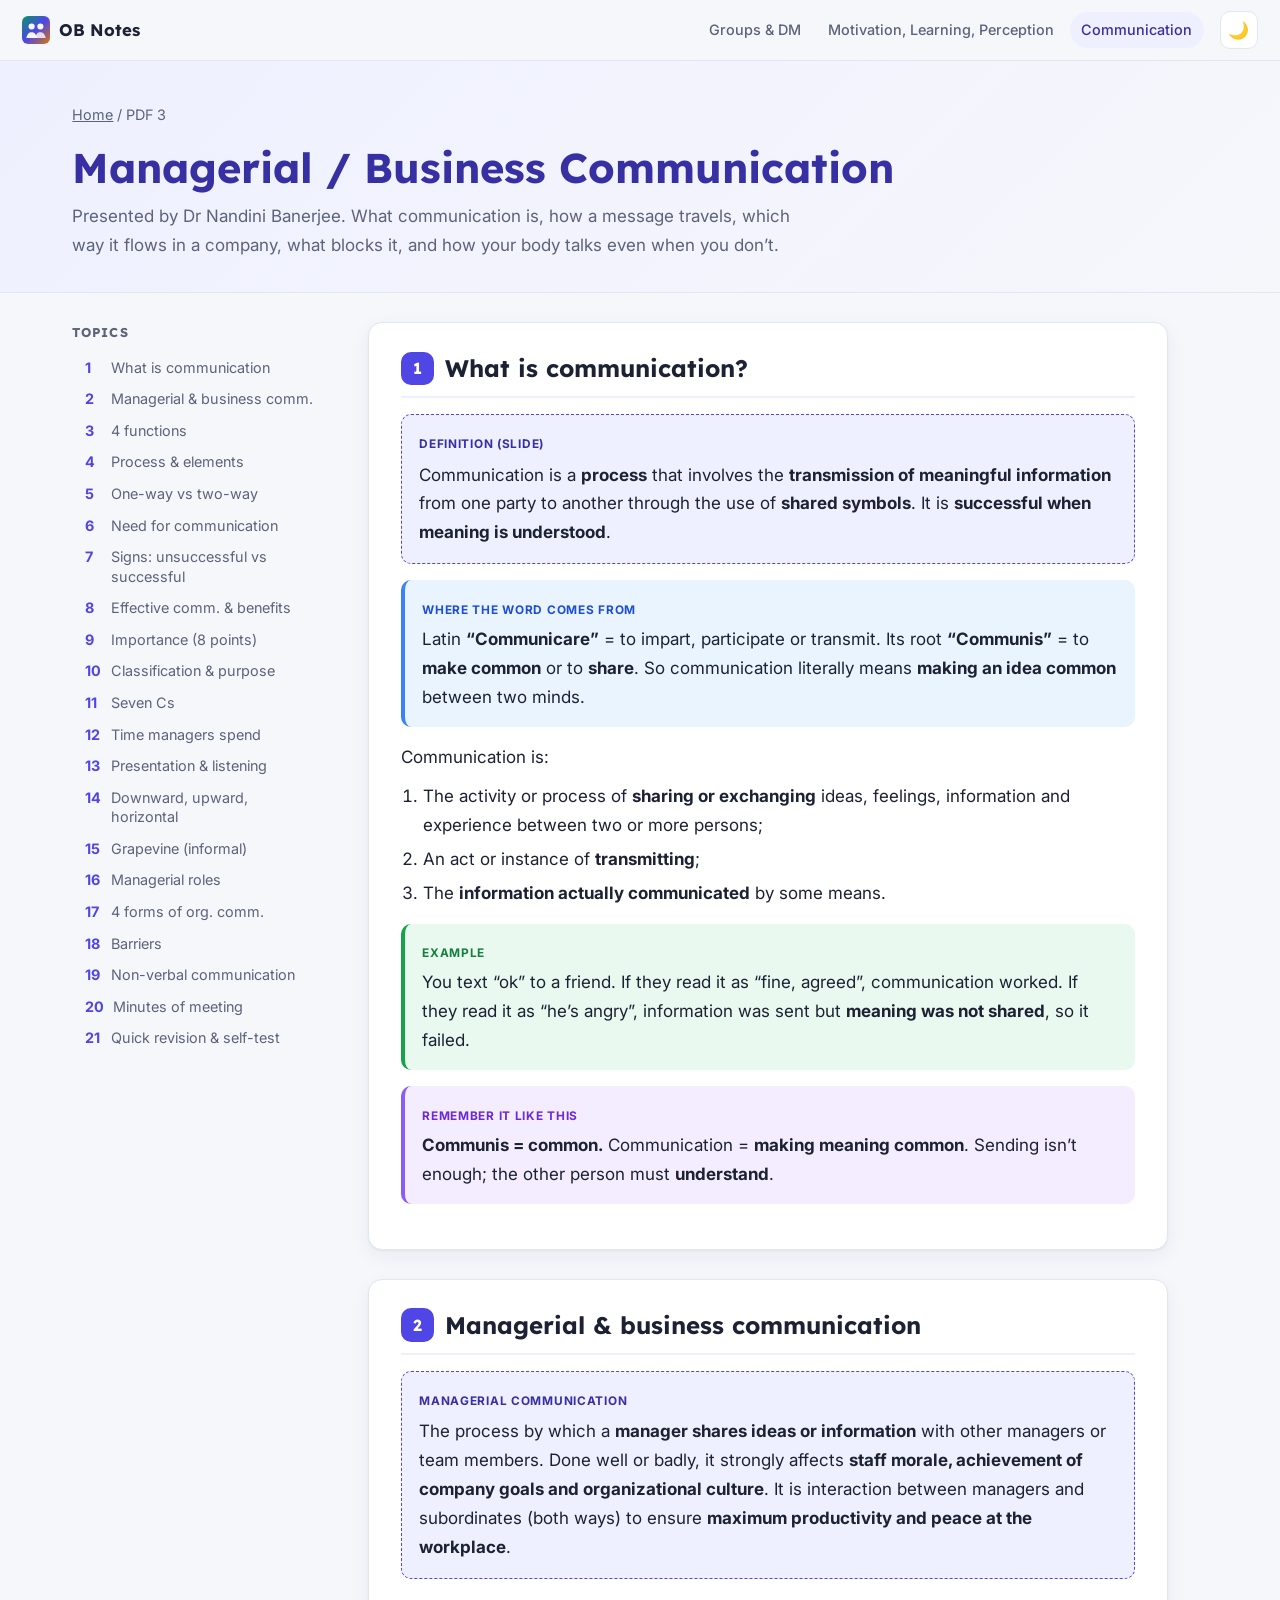
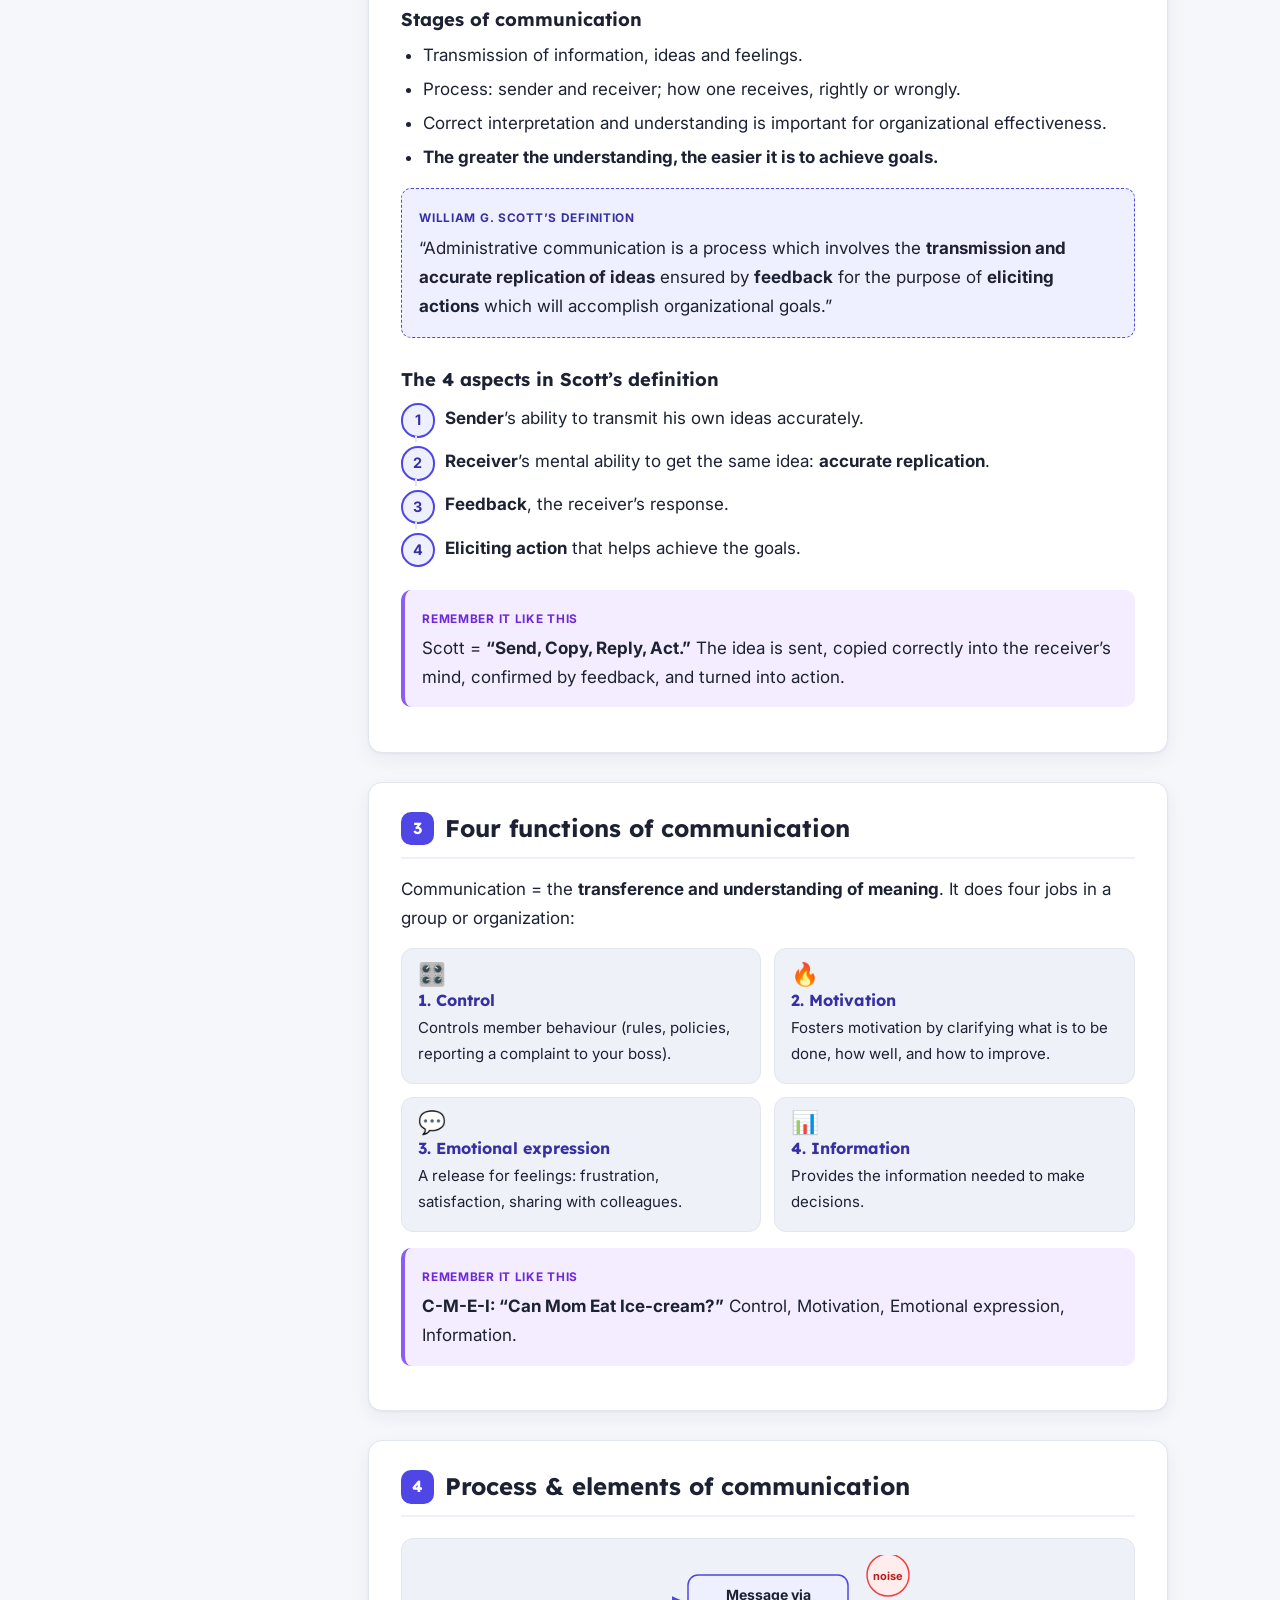
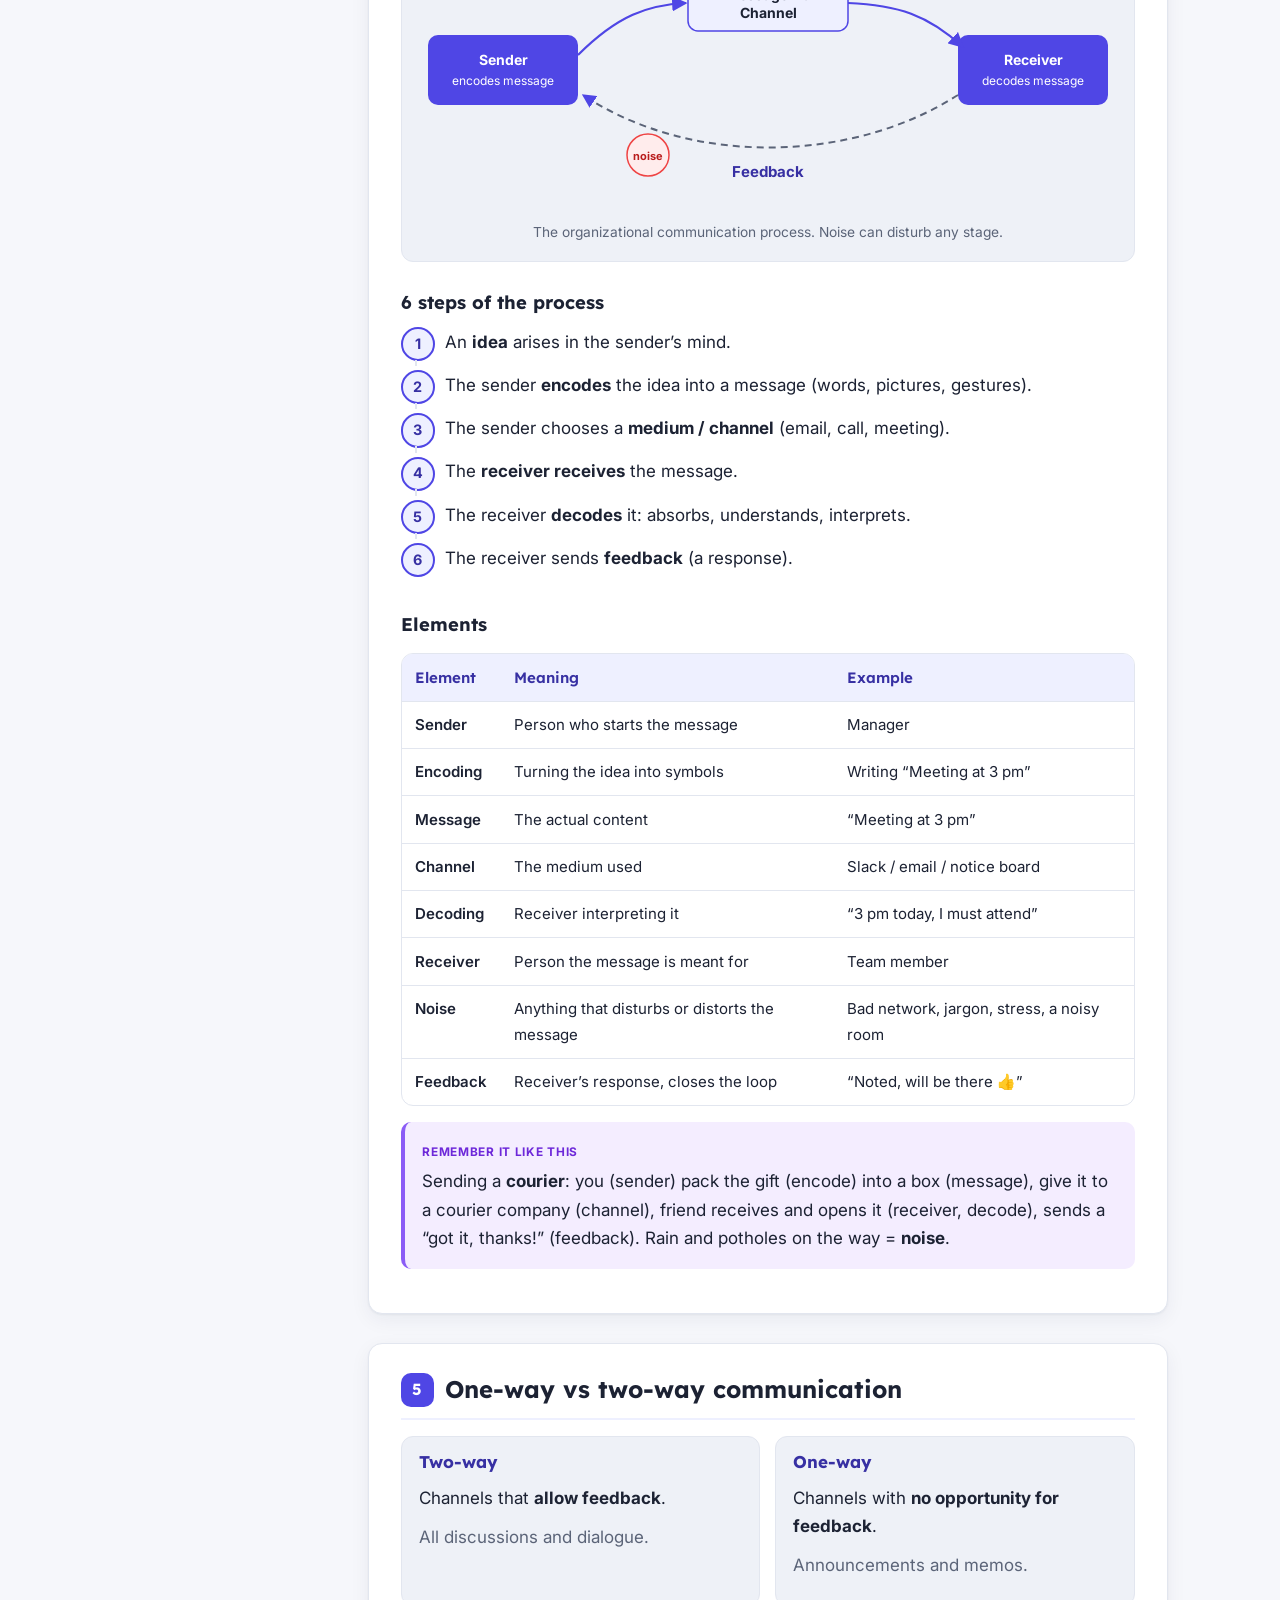
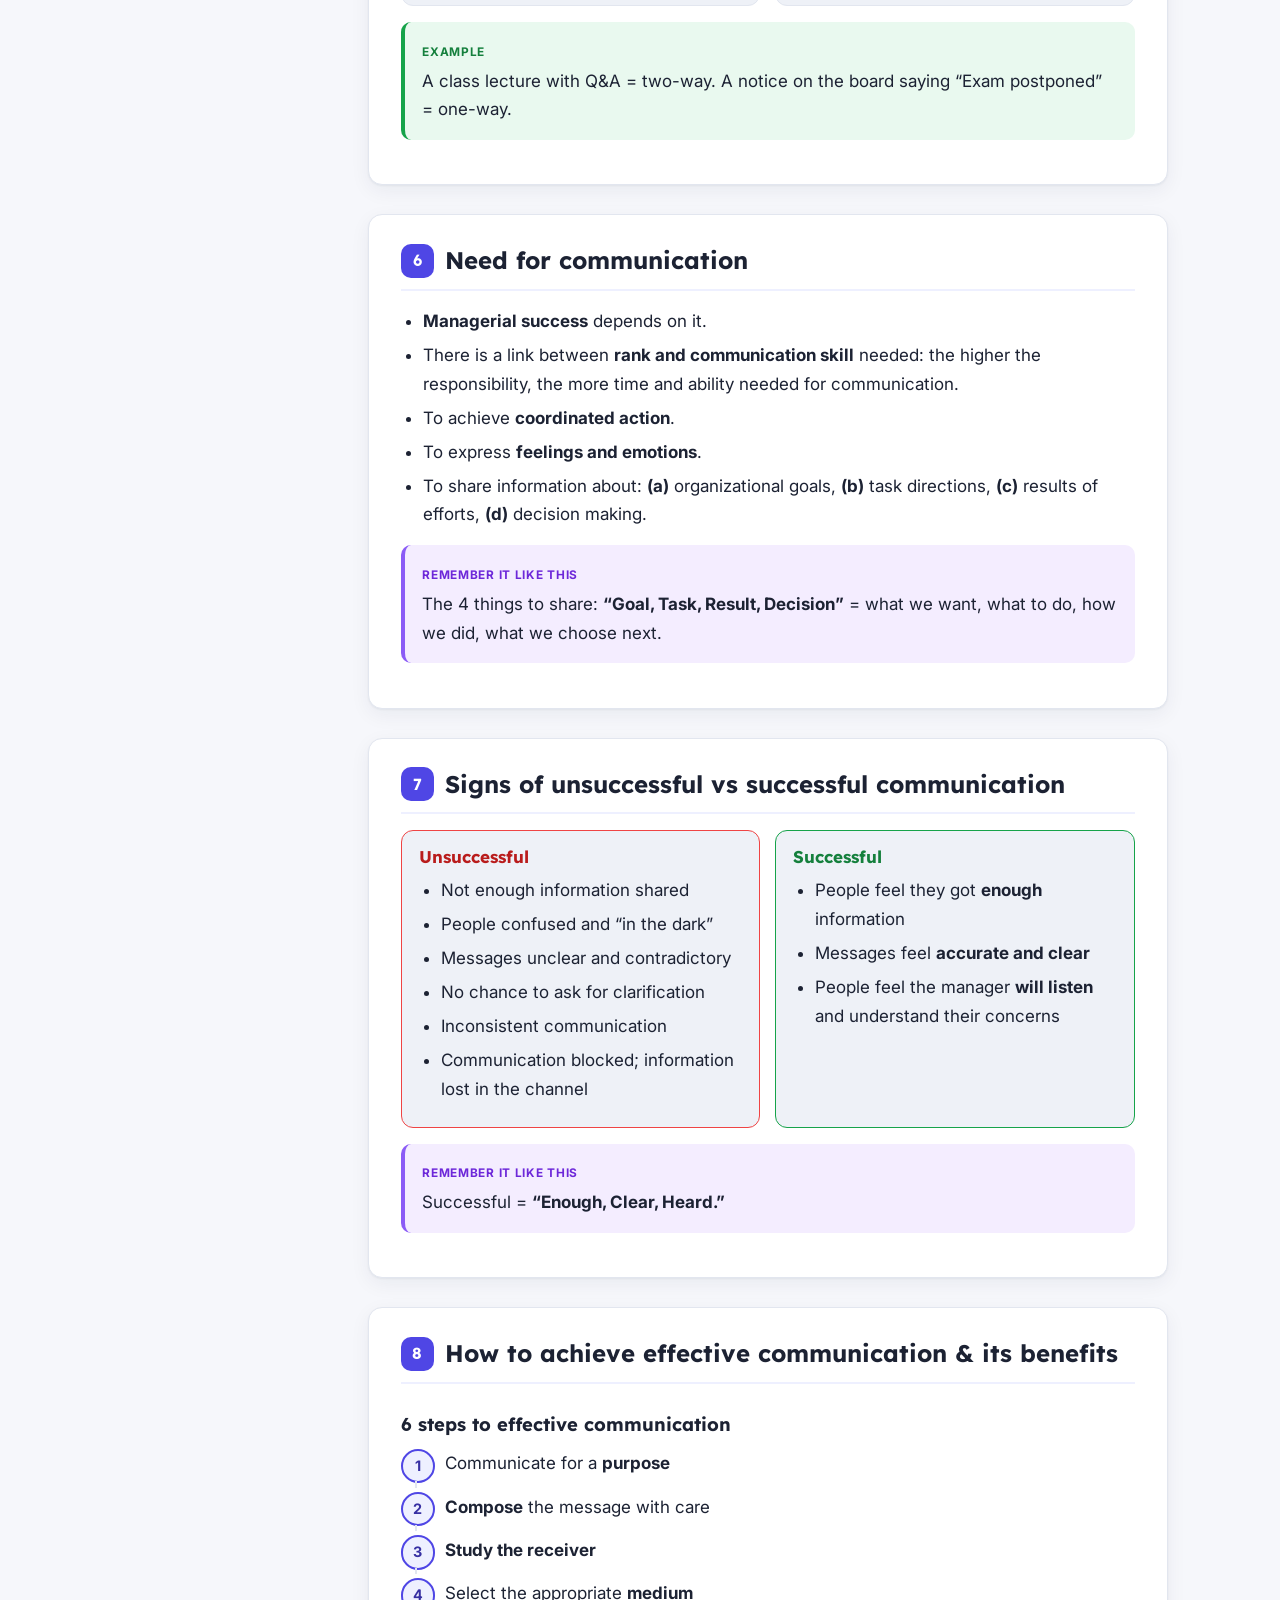
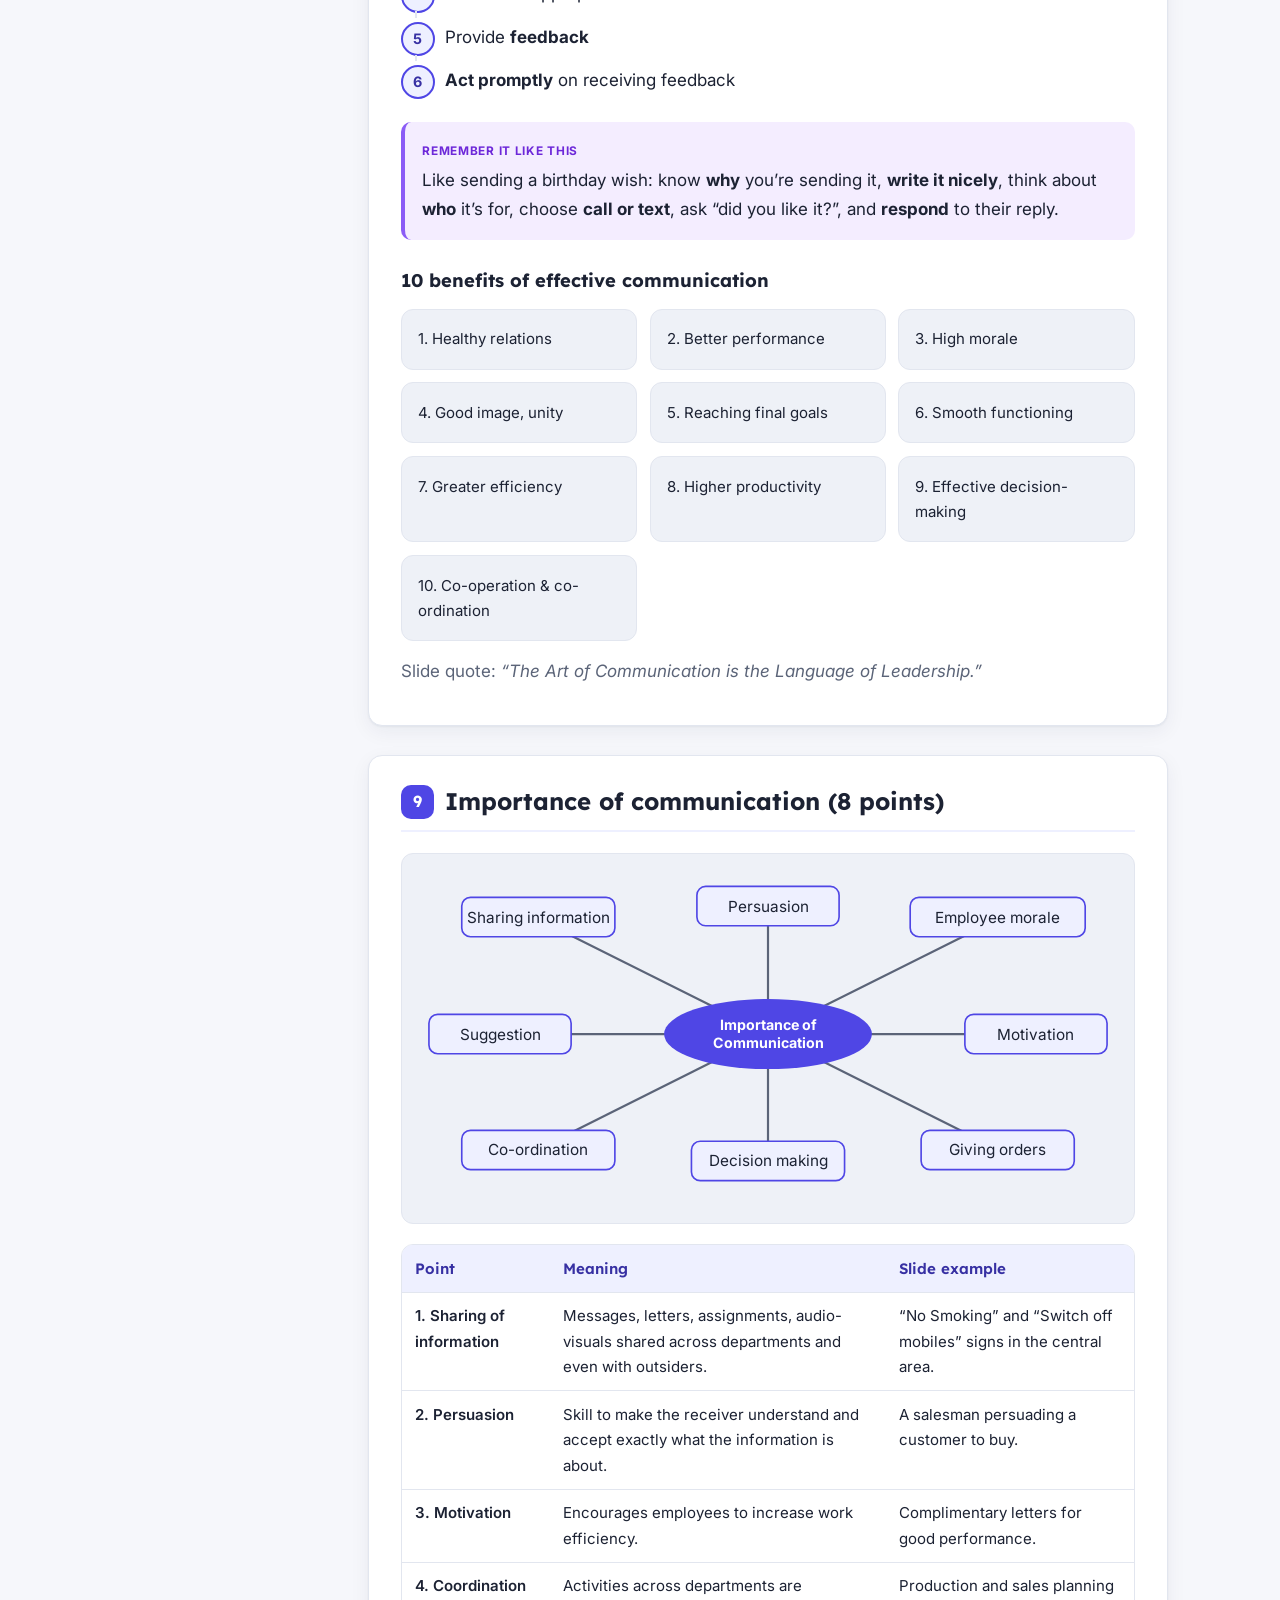
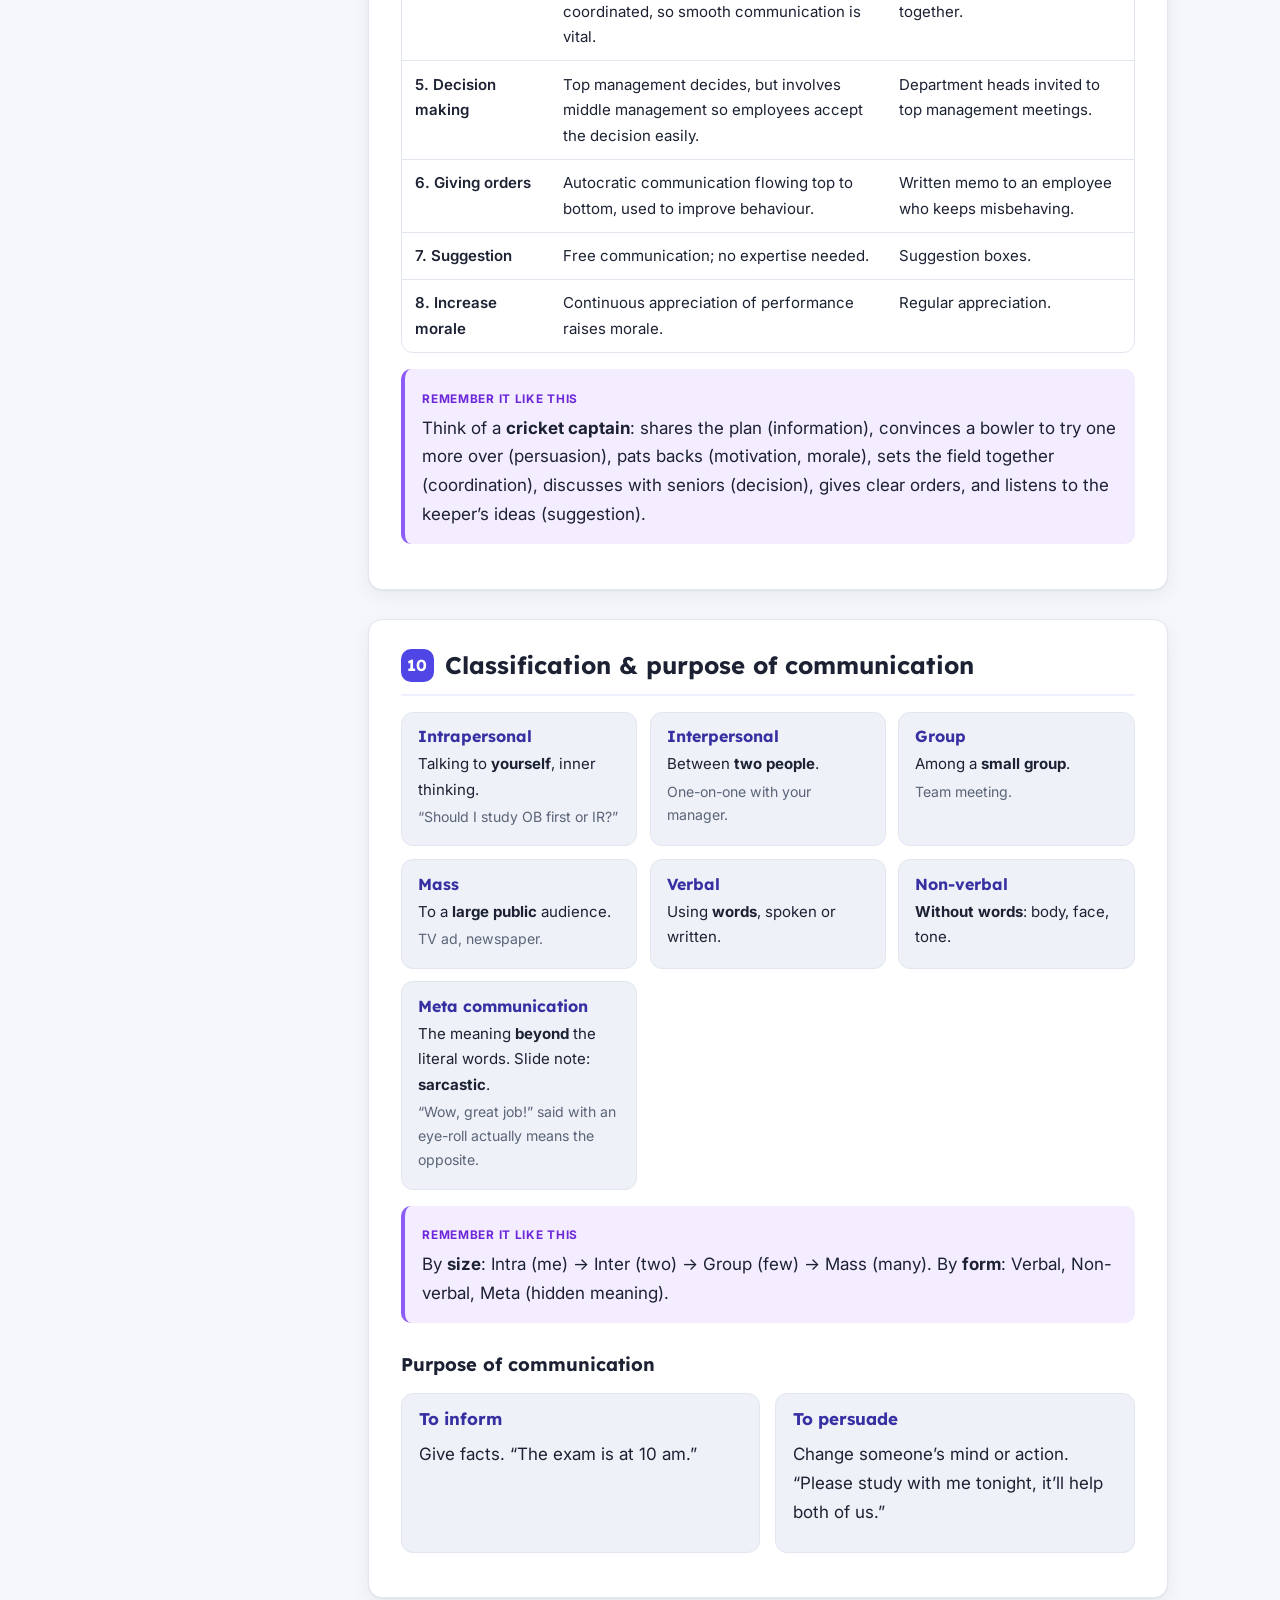
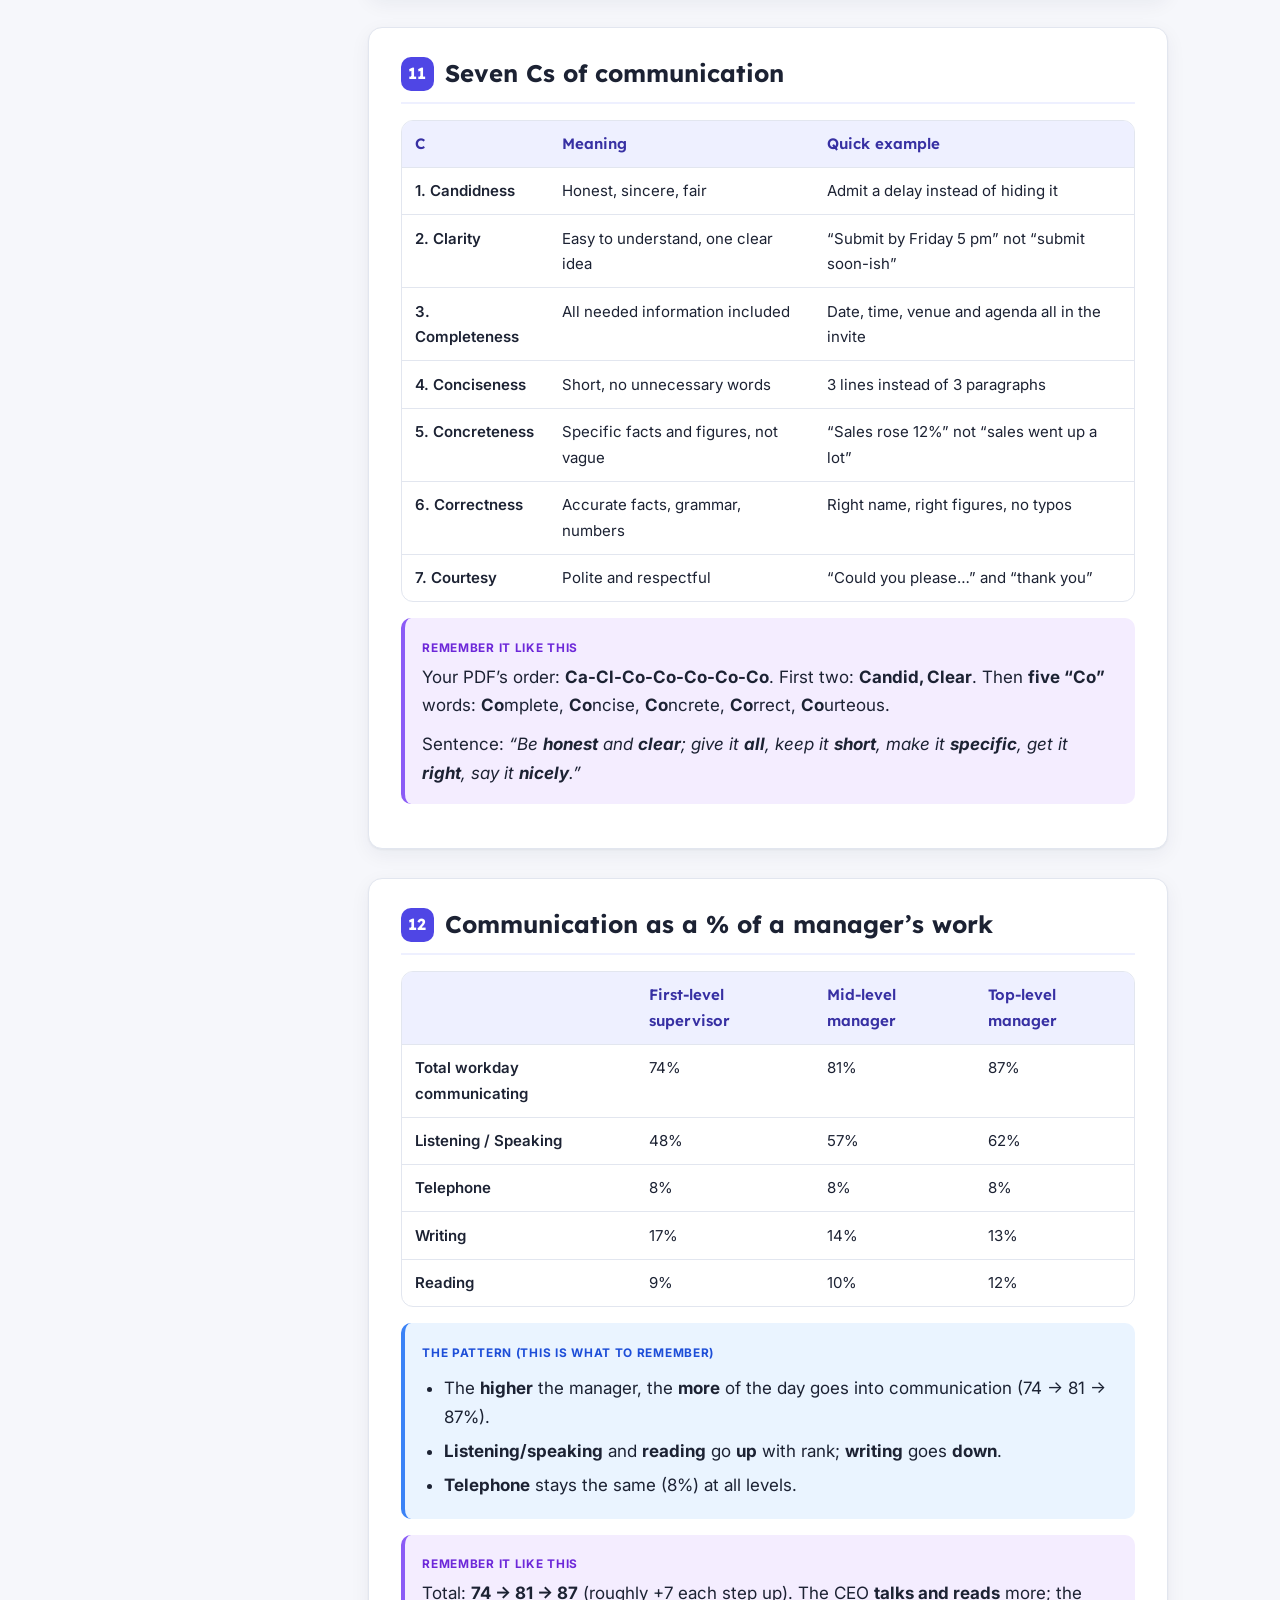
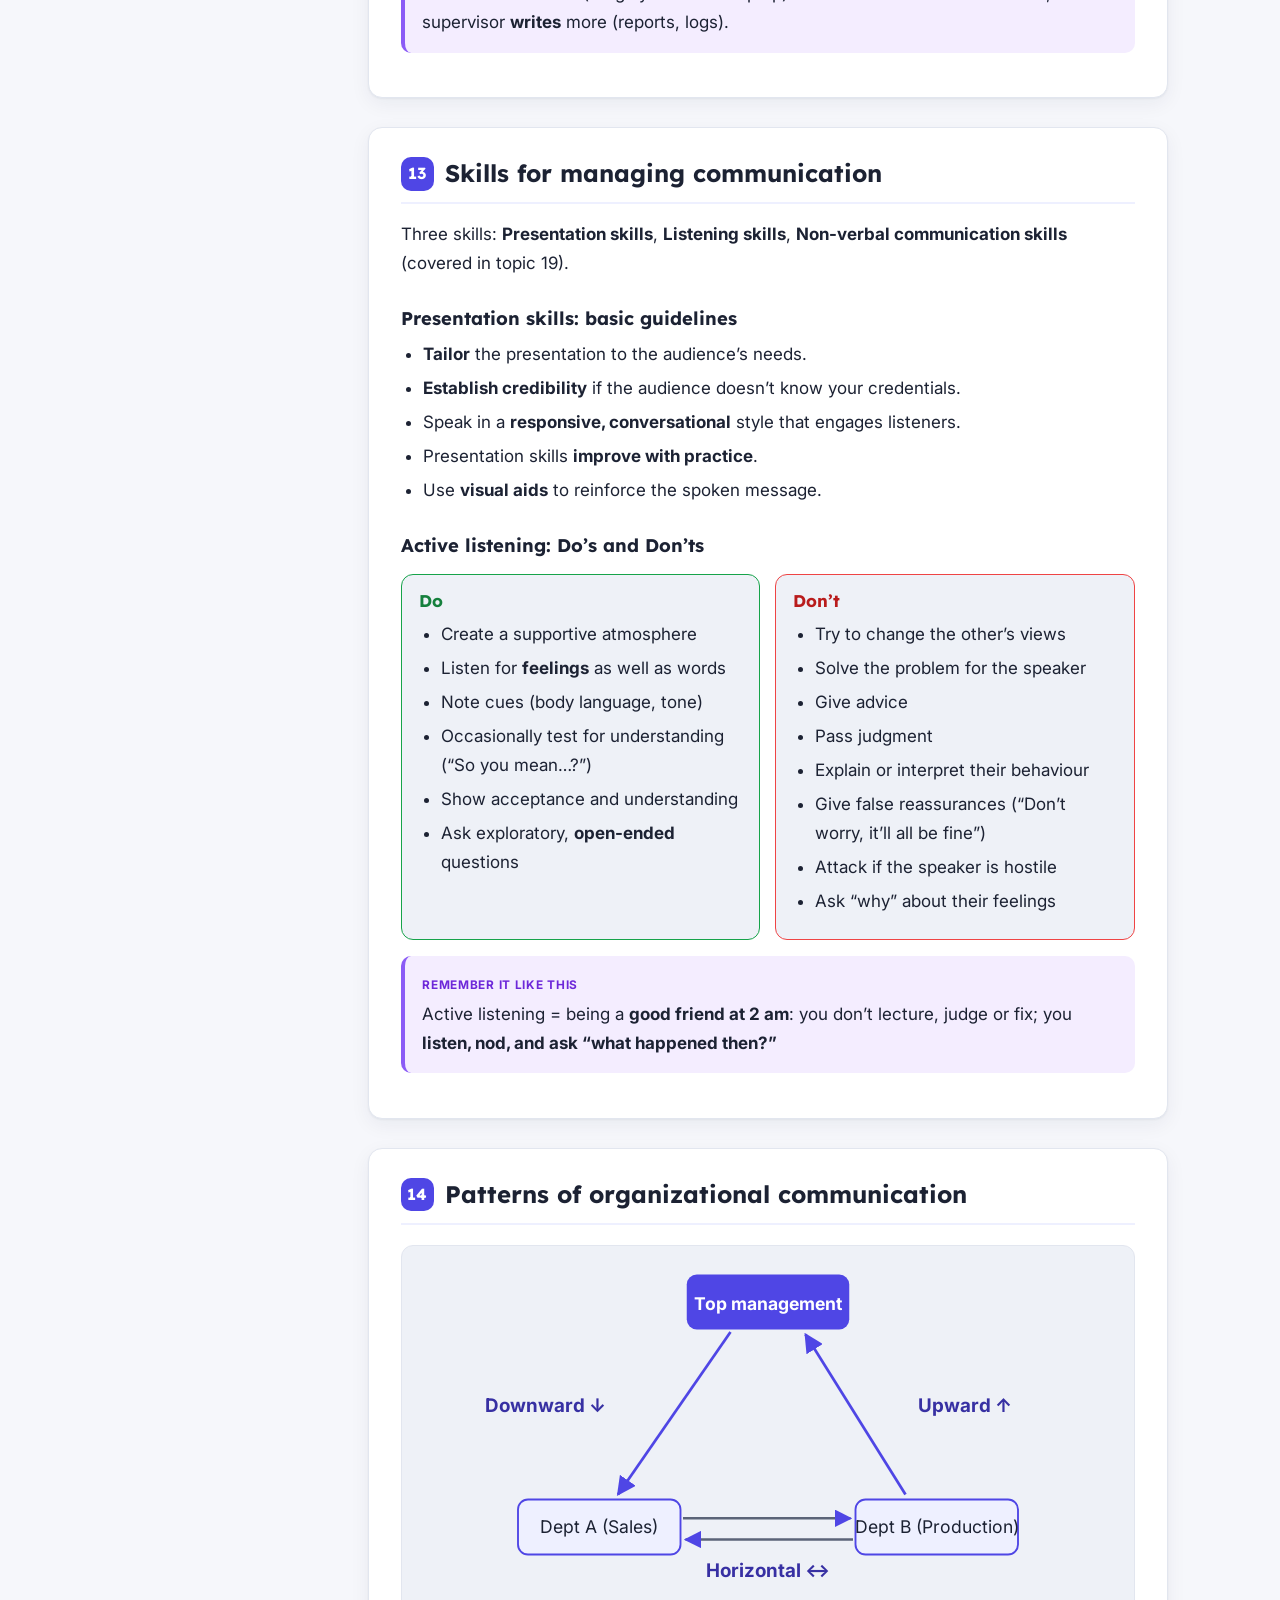
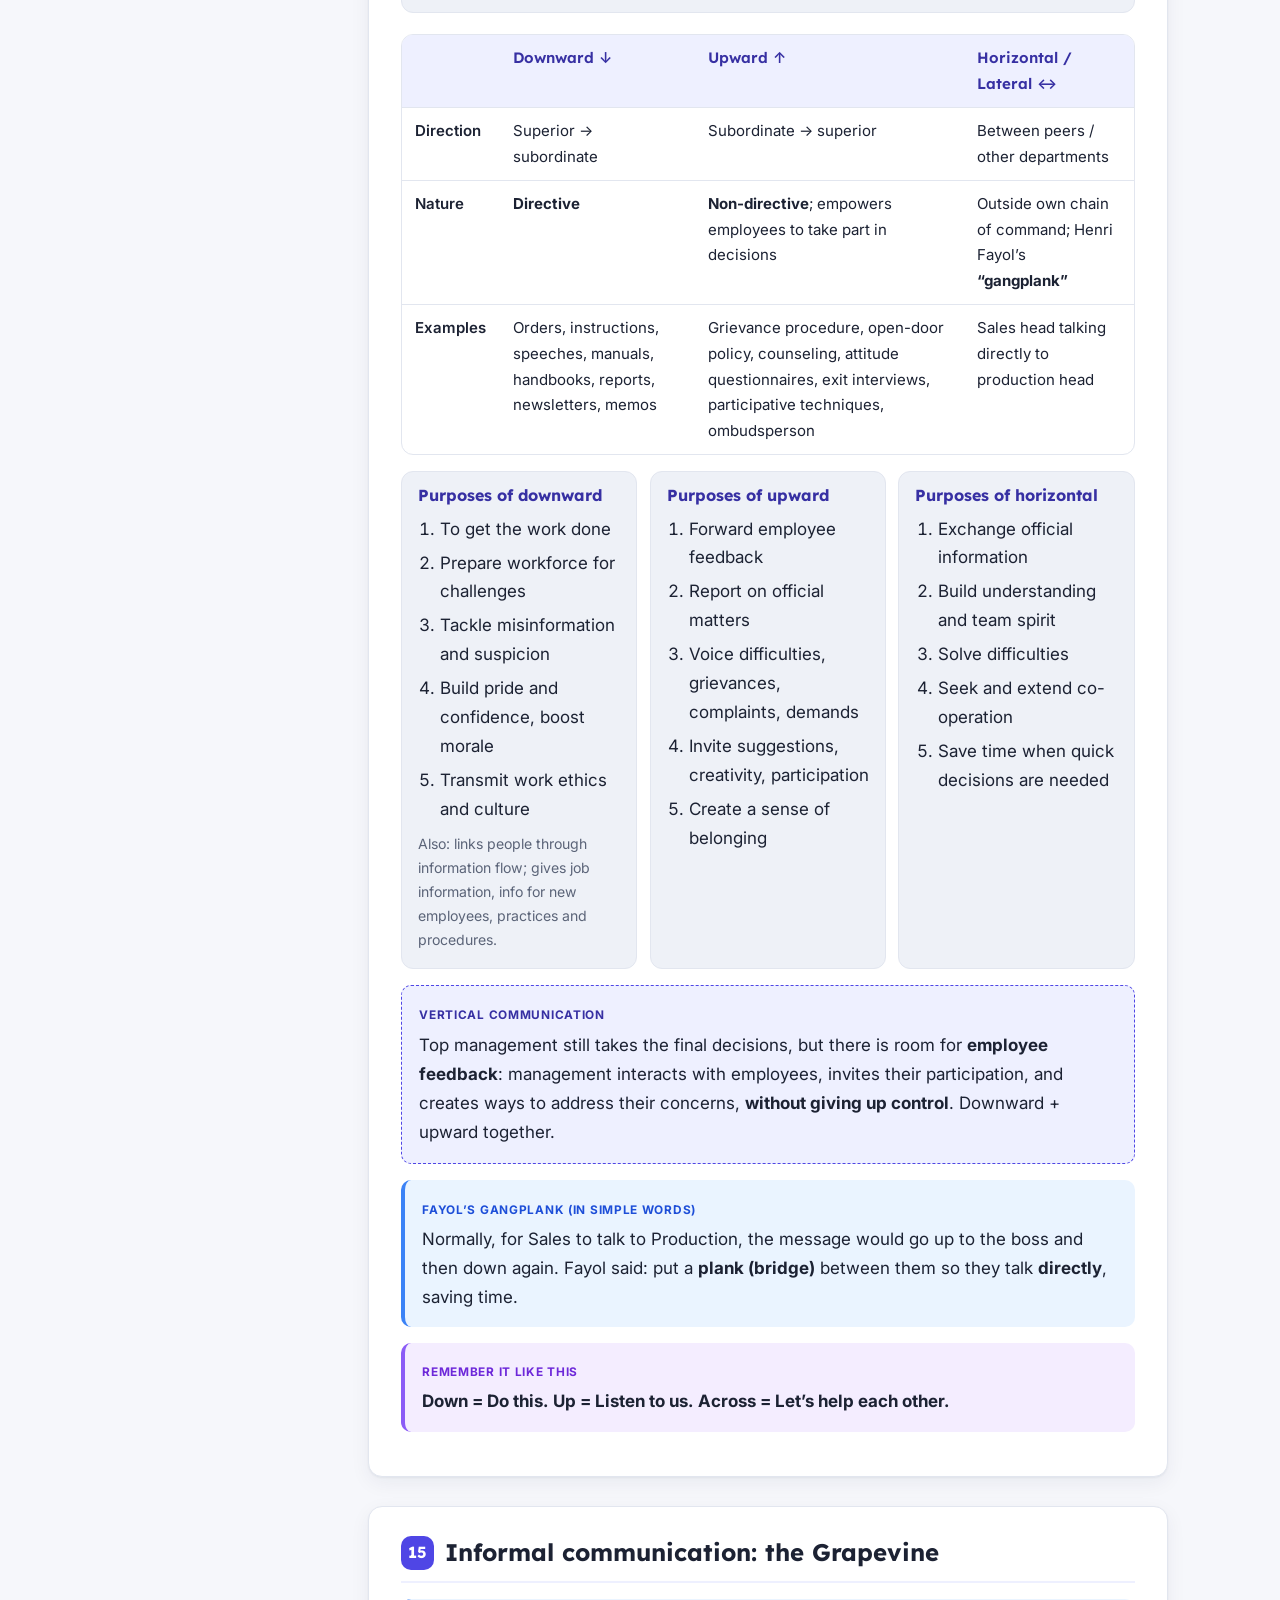
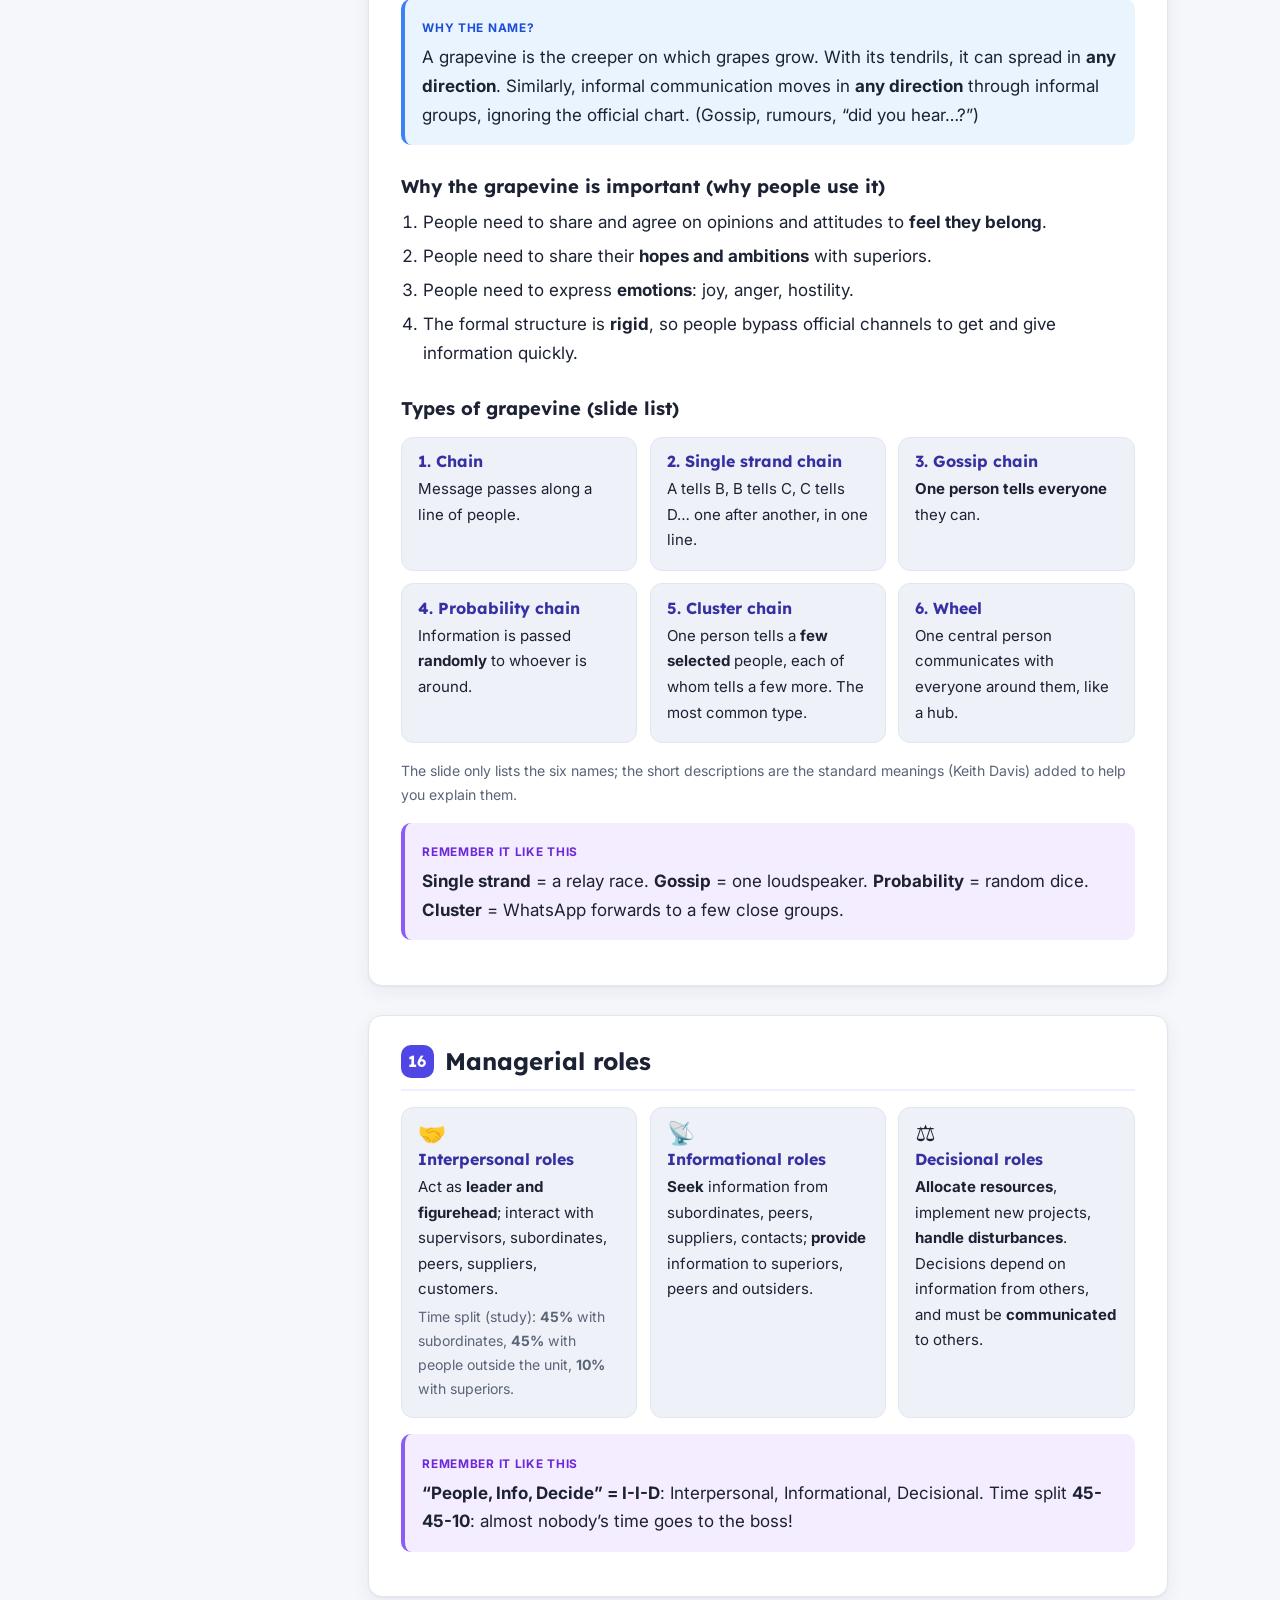
==== communication.html @ 85a103ec "Add OB notes site: Groups & DM, Motivation/Learning/Perception, Communication Co-Authored-By: Claude" ====
<!DOCTYPE html>
<html lang="en">
<head>
<meta charset="utf-8">
<meta name="viewport" content="width=device-width, initial-scale=1">
<title>Managerial Communication · OB Notes</title>
<link rel="icon" href="assets/favicon.svg" type="image/svg+xml">
<link rel="icon" href="assets/favicon-32.png" sizes="32x32" type="image/png">
<link rel="apple-touch-icon" href="assets/apple-touch-icon.png">
<link rel="preconnect" href="https://fonts.googleapis.com">
<link rel="preconnect" href="https://fonts.gstatic.com" crossorigin>
<link href="https://fonts.googleapis.com/css2?family=Inter:wght@400;500;600;700&family=Lexend:wght@500;600;700&display=swap" rel="stylesheet">
<script>(function(){var t;try{t=localStorage.getItem("ob-theme")}catch(e){}if(!t)t=window.matchMedia&&matchMedia("(prefers-color-scheme: dark)").matches?"dark":"light";document.documentElement.setAttribute("data-theme",t)})();</script>
<link rel="stylesheet" href="assets/style.css">
<script src="assets/app.js" defer></script>
</head>
<body class="ch-comm">
<div class="progress"></div>
<header class="topbar">
  <a class="brand" href="index.html"><img src="assets/favicon.svg" alt="">OB Notes</a>
  <nav class="topnav">
    <a href="group.html">Groups &amp; DM</a>
    <a href="motivation.html">Motivation, Learning, Perception</a>
    <a href="communication.html" class="active">Communication</a>
  </nav>
  <button class="theme-btn" id="themeBtn" aria-label="Toggle theme">🌙</button>
</header>

<section class="hero"><div class="hero-in">
  <div class="crumb"><a href="index.html">Home</a> / PDF 3</div>
  <h1>Managerial / Business Communication</h1>
  <p>Presented by Dr Nandini Banerjee. What communication is, how a message travels, which way it flows in a company, what blocks it, and how your body talks even when you don’t.</p>
</div></section>

<div class="layout">
<aside class="toc">
  <div class="toc-title">Topics</div>
  <ol>
    <li><a href="#what">What is communication</a></li>
    <li><a href="#managerial">Managerial &amp; business comm.</a></li>
    <li><a href="#functions">4 functions</a></li>
    <li><a href="#process">Process &amp; elements</a></li>
    <li><a href="#oneway">One-way vs two-way</a></li>
    <li><a href="#need">Need for communication</a></li>
    <li><a href="#signs">Signs: unsuccessful vs successful</a></li>
    <li><a href="#effective">Effective comm. &amp; benefits</a></li>
    <li><a href="#importance">Importance (8 points)</a></li>
    <li><a href="#classify">Classification &amp; purpose</a></li>
    <li><a href="#sevenc">Seven Cs</a></li>
    <li><a href="#time">Time managers spend</a></li>
    <li><a href="#skills">Presentation &amp; listening</a></li>
    <li><a href="#patterns">Downward, upward, horizontal</a></li>
    <li><a href="#grapevine">Grapevine (informal)</a></li>
    <li><a href="#roles">Managerial roles</a></li>
    <li><a href="#managing">4 forms of org. comm.</a></li>
    <li><a href="#barriers">Barriers</a></li>
    <li><a href="#nonverbal">Non-verbal communication</a></li>
    <li><a href="#minutes">Minutes of meeting</a></li>
    <li><a href="#revise">Quick revision &amp; self-test</a></li>
  </ol>
</aside>

<main class="content">
<details class="toc-mobile"><summary>📑 Jump to a topic</summary>
  <ol>
    <li><a href="#what">What is communication</a></li><li><a href="#managerial">Managerial comm.</a></li><li><a href="#functions">Functions</a></li><li><a href="#process">Process</a></li><li><a href="#oneway">One-way vs two-way</a></li><li><a href="#need">Need</a></li><li><a href="#signs">Signs</a></li><li><a href="#effective">Effective comm.</a></li><li><a href="#importance">Importance</a></li><li><a href="#classify">Classification</a></li><li><a href="#sevenc">Seven Cs</a></li><li><a href="#time">Time spent</a></li><li><a href="#skills">Skills</a></li><li><a href="#patterns">Patterns</a></li><li><a href="#grapevine">Grapevine</a></li><li><a href="#roles">Managerial roles</a></li><li><a href="#managing">4 forms</a></li><li><a href="#barriers">Barriers</a></li><li><a href="#nonverbal">Non-verbal</a></li><li><a href="#minutes">Minutes</a></li><li><a href="#revise">Revision</a></li>
  </ol>
</details>

<section class="topic" id="what">
  <h2><span class="n">1</span>What is communication?</h2>
  <div class="def"><span class="lbl">Definition (slide)</span><p>Communication is a <b>process</b> that involves the <b>transmission of meaningful information</b> from one party to another through the use of <b>shared symbols</b>. It is <b>successful when meaning is understood</b>.</p></div>
  <div class="box simple"><span class="lbl">Where the word comes from</span><p>Latin <b>“Communicare”</b> = to impart, participate or transmit. Its root <b>“Communis”</b> = to <b>make common</b> or to <b>share</b>. So communication literally means <b>making an idea common</b> between two minds.</p></div>
  <p>Communication is:</p>
  <ol>
    <li>The activity or process of <b>sharing or exchanging</b> ideas, feelings, information and experience between two or more persons;</li>
    <li>An act or instance of <b>transmitting</b>;</li>
    <li>The <b>information actually communicated</b> by some means.</li>
  </ol>
  <div class="box eg"><span class="lbl">Example</span><p>You text “ok” to a friend. If they read it as “fine, agreed”, communication worked. If they read it as “he’s angry”, information was sent but <b>meaning was not shared</b>, so it failed.</p></div>
  <div class="box trick"><span class="lbl">Remember it like this</span><p><b>Communis = common.</b> Communication = <b>making meaning common</b>. Sending isn’t enough; the other person must <b>understand</b>.</p></div>
</section>

<section class="topic" id="managerial">
  <h2><span class="n">2</span>Managerial &amp; business communication</h2>
  <div class="def"><span class="lbl">Managerial communication</span><p>The process by which a <b>manager shares ideas or information</b> with other managers or team members. Done well or badly, it strongly affects <b>staff morale, achievement of company goals and organizational culture</b>. It is interaction between managers and subordinates (both ways) to ensure <b>maximum productivity and peace at the workplace</b>.</p></div>
  <h3>Stages of communication</h3>
  <ul>
    <li>Transmission of information, ideas and feelings.</li>
    <li>Process: sender and receiver; how one receives, rightly or wrongly.</li>
    <li>Correct interpretation and understanding is important for organizational effectiveness.</li>
    <li><b>The greater the understanding, the easier it is to achieve goals.</b></li>
  </ul>
  <div class="def"><span class="lbl">William G. Scott’s definition</span><p>“Administrative communication is a process which involves the <b>transmission and accurate replication of ideas</b> ensured by <b>feedback</b> for the purpose of <b>eliciting actions</b> which will accomplish organizational goals.”</p></div>
  <h3>The 4 aspects in Scott’s definition</h3>
  <ol class="steps">
    <li><b>Sender</b>’s ability to transmit his own ideas accurately.</li>
    <li><b>Receiver</b>’s mental ability to get the same idea: <b>accurate replication</b>.</li>
    <li><b>Feedback</b>, the receiver’s response.</li>
    <li><b>Eliciting action</b> that helps achieve the goals.</li>
  </ol>
  <div class="box trick"><span class="lbl">Remember it like this</span><p>Scott = <b>“Send, Copy, Reply, Act.”</b> The idea is sent, copied correctly into the receiver’s mind, confirmed by feedback, and turned into action.</p></div>
</section>

<section class="topic" id="functions">
  <h2><span class="n">3</span>Four functions of communication</h2>
  <p>Communication = the <b>transference and understanding of meaning</b>. It does four jobs in a group or organization:</p>
  <div class="grid">
    <div class="mini"><span class="ic">🎛️</span><h4>1. Control</h4><p>Controls member behaviour (rules, policies, reporting a complaint to your boss).</p></div>
    <div class="mini"><span class="ic">🔥</span><h4>2. Motivation</h4><p>Fosters motivation by clarifying what is to be done, how well, and how to improve.</p></div>
    <div class="mini"><span class="ic">💬</span><h4>3. Emotional expression</h4><p>A release for feelings: frustration, satisfaction, sharing with colleagues.</p></div>
    <div class="mini"><span class="ic">📊</span><h4>4. Information</h4><p>Provides the information needed to make decisions.</p></div>
  </div>
  <div class="box trick"><span class="lbl">Remember it like this</span><p><b>C-M-E-I: “Can Mom Eat Ice-cream?”</b> Control, Motivation, Emotional expression, Information.</p></div>
</section>

<section class="topic" id="process">
  <h2><span class="n">4</span>Process &amp; elements of communication</h2>
  <figure class="dia">
    <svg viewBox="0 0 700 250" role="img" aria-label="Communication process">
      <defs><marker id="ar" viewBox="0 0 10 10" refX="9" refY="5" markerWidth="7" markerHeight="7" orient="auto"><path d="M0,0 L10,5 L0,10 z" class="s-fill"/></marker></defs>
      <rect x="10" y="80" width="150" height="70" rx="10" class="s-fill"/><text x="85" y="110" text-anchor="middle" class="s-tw">Sender</text><text x="85" y="130" text-anchor="middle" class="s-tw" style="font-weight:400;font-size:12px">encodes message</text>
      <rect x="270" y="20" width="160" height="56" rx="10" class="s-soft"/><text x="350" y="45" text-anchor="middle" class="s-t" font-weight="700">Message via</text><text x="350" y="63" text-anchor="middle" class="s-t" font-weight="700">Channel</text>
      <rect x="540" y="80" width="150" height="70" rx="10" class="s-fill"/><text x="615" y="110" text-anchor="middle" class="s-tw">Receiver</text><text x="615" y="130" text-anchor="middle" class="s-tw" style="font-weight:400;font-size:12px">decodes message</text>
      <path d="M160 100 C200 60, 230 50, 268 48" class="s-acc" marker-end="url(#ar)"/>
      <path d="M430 48 C480 50, 510 60, 545 92" class="s-acc" marker-end="url(#ar)"/>
      <path d="M540 140 C430 210, 270 210, 165 140" class="s-line" stroke-dasharray="7 5" marker-end="url(#ar)"/>
      <text x="350" y="222" text-anchor="middle" class="s-th">Feedback</text>
      <g><circle cx="470" cy="20" r="21" style="fill:var(--alert-bg);stroke:var(--alert-bd);stroke-width:1.5"/><text x="470" y="25" text-anchor="middle" style="fill:var(--alert-ink);font-size:11px;font-weight:700">noise</text></g>
      <g><circle cx="230" cy="200" r="21" style="fill:var(--alert-bg);stroke:var(--alert-bd);stroke-width:1.5"/><text x="230" y="205" text-anchor="middle" style="fill:var(--alert-ink);font-size:11px;font-weight:700">noise</text></g>
    </svg>
    <figcaption>The organizational communication process. Noise can disturb any stage.</figcaption>
  </figure>
  <h3>6 steps of the process</h3>
  <ol class="steps">
    <li>An <b>idea</b> arises in the sender’s mind.</li>
    <li>The sender <b>encodes</b> the idea into a message (words, pictures, gestures).</li>
    <li>The sender chooses a <b>medium / channel</b> (email, call, meeting).</li>
    <li>The <b>receiver receives</b> the message.</li>
    <li>The receiver <b>decodes</b> it: absorbs, understands, interprets.</li>
    <li>The receiver sends <b>feedback</b> (a response).</li>
  </ol>
  <h3>Elements</h3>
  <div class="tbl-wrap"><table>
    <tr><th>Element</th><th>Meaning</th><th>Example</th></tr>
    <tr><td>Sender</td><td>Person who starts the message</td><td>Manager</td></tr>
    <tr><td>Encoding</td><td>Turning the idea into symbols</td><td>Writing “Meeting at 3 pm”</td></tr>
    <tr><td>Message</td><td>The actual content</td><td>“Meeting at 3 pm”</td></tr>
    <tr><td>Channel</td><td>The medium used</td><td>Slack / email / notice board</td></tr>
    <tr><td>Decoding</td><td>Receiver interpreting it</td><td>“3 pm today, I must attend”</td></tr>
    <tr><td>Receiver</td><td>Person the message is meant for</td><td>Team member</td></tr>
    <tr><td>Noise</td><td>Anything that disturbs or distorts the message</td><td>Bad network, jargon, stress, a noisy room</td></tr>
    <tr><td>Feedback</td><td>Receiver’s response, closes the loop</td><td>“Noted, will be there 👍”</td></tr>
  </table></div>
  <div class="box trick"><span class="lbl">Remember it like this</span><p>Sending a <b>courier</b>: you (sender) pack the gift (encode) into a box (message), give it to a courier company (channel), friend receives and opens it (receiver, decode), sends a “got it, thanks!” (feedback). Rain and potholes on the way = <b>noise</b>.</p></div>
</section>

<section class="topic" id="oneway">
  <h2><span class="n">5</span>One-way vs two-way communication</h2>
  <div class="vs">
    <div class="neu"><h4>Two-way</h4><p>Channels that <b>allow feedback</b>.</p><p class="muted">All discussions and dialogue.</p></div>
    <div class="neu"><h4>One-way</h4><p>Channels with <b>no opportunity for feedback</b>.</p><p class="muted">Announcements and memos.</p></div>
  </div>
  <div class="box eg"><span class="lbl">Example</span><p>A class lecture with Q&amp;A = two-way. A notice on the board saying “Exam postponed” = one-way.</p></div>
</section>

<section class="topic" id="need">
  <h2><span class="n">6</span>Need for communication</h2>
  <ul>
    <li><b>Managerial success</b> depends on it.</li>
    <li>There is a link between <b>rank and communication skill</b> needed: the higher the responsibility, the more time and ability needed for communication.</li>
    <li>To achieve <b>coordinated action</b>.</li>
    <li>To express <b>feelings and emotions</b>.</li>
    <li>To share information about: <b>(a)</b> organizational goals, <b>(b)</b> task directions, <b>(c)</b> results of efforts, <b>(d)</b> decision making.</li>
  </ul>
  <div class="box trick"><span class="lbl">Remember it like this</span><p>The 4 things to share: <b>“Goal, Task, Result, Decision”</b> = what we want, what to do, how we did, what we choose next.</p></div>
</section>

<section class="topic" id="signs">
  <h2><span class="n">7</span>Signs of unsuccessful vs successful communication</h2>
  <div class="vs">
    <div class="bad"><h4>Unsuccessful</h4><ul>
      <li>Not enough information shared</li>
      <li>People confused and “in the dark”</li>
      <li>Messages unclear and contradictory</li>
      <li>No chance to ask for clarification</li>
      <li>Inconsistent communication</li>
      <li>Communication blocked; information lost in the channel</li>
    </ul></div>
    <div class="good"><h4>Successful</h4><ul>
      <li>People feel they got <b>enough</b> information</li>
      <li>Messages feel <b>accurate and clear</b></li>
      <li>People feel the manager <b>will listen</b> and understand their concerns</li>
    </ul></div>
  </div>
  <div class="box trick"><span class="lbl">Remember it like this</span><p>Successful = <b>“Enough, Clear, Heard.”</b></p></div>
</section>

<section class="topic" id="effective">
  <h2><span class="n">8</span>How to achieve effective communication &amp; its benefits</h2>
  <h3>6 steps to effective communication</h3>
  <ol class="steps">
    <li>Communicate for a <b>purpose</b></li>
    <li><b>Compose</b> the message with care</li>
    <li><b>Study the receiver</b></li>
    <li>Select the appropriate <b>medium</b></li>
    <li>Provide <b>feedback</b></li>
    <li><b>Act promptly</b> on receiving feedback</li>
  </ol>
  <div class="box trick"><span class="lbl">Remember it like this</span><p>Like sending a birthday wish: know <b>why</b> you’re sending it, <b>write it nicely</b>, think about <b>who</b> it’s for, choose <b>call or text</b>, ask “did you like it?”, and <b>respond</b> to their reply.</p></div>
  <h3>10 benefits of effective communication</h3>
  <div class="grid">
    <div class="mini"><p>1. Healthy relations</p></div><div class="mini"><p>2. Better performance</p></div><div class="mini"><p>3. High morale</p></div><div class="mini"><p>4. Good image, unity</p></div><div class="mini"><p>5. Reaching final goals</p></div>
    <div class="mini"><p>6. Smooth functioning</p></div><div class="mini"><p>7. Greater efficiency</p></div><div class="mini"><p>8. Higher productivity</p></div><div class="mini"><p>9. Effective decision-making</p></div><div class="mini"><p>10. Co-operation &amp; co-ordination</p></div>
  </div>
  <p class="muted">Slide quote: <i>“The Art of Communication is the Language of Leadership.”</i></p>
</section>

<section class="topic" id="importance">
  <h2><span class="n">9</span>Importance of communication (8 points)</h2>
  <figure class="dia">
    <svg viewBox="0 0 640 300" role="img" aria-label="Importance of communication">
      <g class="s-line" stroke-width="1.5">
        <path d="M320 150 L110 45"/><path d="M320 150 L320 40"/><path d="M320 150 L530 45"/><path d="M320 150 L80 150"/><path d="M320 150 L560 150"/><path d="M320 150 L110 255"/><path d="M320 150 L320 260"/><path d="M320 150 L530 255"/>
      </g>
      <ellipse cx="320" cy="150" rx="95" ry="32" class="s-fill"/><text x="320" y="146" text-anchor="middle" class="s-tw" style="font-size:13px">Importance of</text><text x="320" y="163" text-anchor="middle" class="s-tw" style="font-size:13px">Communication</text>
      <g font-size="13">
        <rect x="40" y="25" width="140" height="36" rx="8" class="s-soft"/><text x="110" y="48" text-anchor="middle" class="s-t">Sharing information</text>
        <rect x="255" y="15" width="130" height="36" rx="8" class="s-soft"/><text x="320" y="38" text-anchor="middle" class="s-t">Persuasion</text>
        <rect x="450" y="25" width="160" height="36" rx="8" class="s-soft"/><text x="530" y="48" text-anchor="middle" class="s-t">Employee morale</text>
        <rect x="10" y="132" width="130" height="36" rx="8" class="s-soft"/><text x="75" y="155" text-anchor="middle" class="s-t">Suggestion</text>
        <rect x="500" y="132" width="130" height="36" rx="8" class="s-soft"/><text x="565" y="155" text-anchor="middle" class="s-t">Motivation</text>
        <rect x="40" y="238" width="140" height="36" rx="8" class="s-soft"/><text x="110" y="261" text-anchor="middle" class="s-t">Co-ordination</text>
        <rect x="250" y="248" width="140" height="36" rx="8" class="s-soft"/><text x="320" y="271" text-anchor="middle" class="s-t">Decision making</text>
        <rect x="460" y="238" width="140" height="36" rx="8" class="s-soft"/><text x="530" y="261" text-anchor="middle" class="s-t">Giving orders</text>
      </g>
    </svg>
  </figure>
  <div class="tbl-wrap"><table>
    <tr><th>Point</th><th>Meaning</th><th>Slide example</th></tr>
    <tr><td>1. Sharing of information</td><td>Messages, letters, assignments, audio-visuals shared across departments and even with outsiders.</td><td>“No Smoking” and “Switch off mobiles” signs in the central area.</td></tr>
    <tr><td>2. Persuasion</td><td>Skill to make the receiver understand and accept exactly what the information is about.</td><td>A salesman persuading a customer to buy.</td></tr>
    <tr><td>3. Motivation</td><td>Encourages employees to increase work efficiency.</td><td>Complimentary letters for good performance.</td></tr>
    <tr><td>4. Coordination</td><td>Activities across departments are coordinated, so smooth communication is vital.</td><td>Production and sales planning together.</td></tr>
    <tr><td>5. Decision making</td><td>Top management decides, but involves middle management so employees accept the decision easily.</td><td>Department heads invited to top management meetings.</td></tr>
    <tr><td>6. Giving orders</td><td>Autocratic communication flowing top to bottom, used to improve behaviour.</td><td>Written memo to an employee who keeps misbehaving.</td></tr>
    <tr><td>7. Suggestion</td><td>Free communication; no expertise needed.</td><td>Suggestion boxes.</td></tr>
    <tr><td>8. Increase morale</td><td>Continuous appreciation of performance raises morale.</td><td>Regular appreciation.</td></tr>
  </table></div>
  <div class="box trick"><span class="lbl">Remember it like this</span><p>Think of a <b>cricket captain</b>: shares the plan (information), convinces a bowler to try one more over (persuasion), pats backs (motivation, morale), sets the field together (coordination), discusses with seniors (decision), gives clear orders, and listens to the keeper’s ideas (suggestion).</p></div>
</section>

<section class="topic" id="classify">
  <h2><span class="n">10</span>Classification &amp; purpose of communication</h2>
  <div class="grid">
    <div class="mini"><h4>Intrapersonal</h4><p>Talking to <b>yourself</b>, inner thinking.</p><p class="ex">“Should I study OB first or IR?”</p></div>
    <div class="mini"><h4>Interpersonal</h4><p>Between <b>two people</b>.</p><p class="ex">One-on-one with your manager.</p></div>
    <div class="mini"><h4>Group</h4><p>Among a <b>small group</b>.</p><p class="ex">Team meeting.</p></div>
    <div class="mini"><h4>Mass</h4><p>To a <b>large public</b> audience.</p><p class="ex">TV ad, newspaper.</p></div>
    <div class="mini"><h4>Verbal</h4><p>Using <b>words</b>, spoken or written.</p></div>
    <div class="mini"><h4>Non-verbal</h4><p><b>Without words</b>: body, face, tone.</p></div>
    <div class="mini"><h4>Meta communication</h4><p>The meaning <b>beyond</b> the literal words. Slide note: <b>sarcastic</b>.</p><p class="ex">“Wow, great job!” said with an eye-roll actually means the opposite.</p></div>
  </div>
  <div class="box trick"><span class="lbl">Remember it like this</span><p>By <b>size</b>: Intra (me) → Inter (two) → Group (few) → Mass (many). By <b>form</b>: Verbal, Non-verbal, Meta (hidden meaning).</p></div>
  <h3>Purpose of communication</h3>
  <div class="vs">
    <div class="neu"><h4>To inform</h4><p>Give facts. “The exam is at 10 am.”</p></div>
    <div class="neu"><h4>To persuade</h4><p>Change someone’s mind or action. “Please study with me tonight, it’ll help both of us.”</p></div>
  </div>
</section>

<section class="topic" id="sevenc">
  <h2><span class="n">11</span>Seven Cs of communication</h2>
  <div class="tbl-wrap"><table>
    <tr><th>C</th><th>Meaning</th><th>Quick example</th></tr>
    <tr><td>1. Candidness</td><td>Honest, sincere, fair</td><td>Admit a delay instead of hiding it</td></tr>
    <tr><td>2. Clarity</td><td>Easy to understand, one clear idea</td><td>“Submit by Friday 5 pm” not “submit soon-ish”</td></tr>
    <tr><td>3. Completeness</td><td>All needed information included</td><td>Date, time, venue and agenda all in the invite</td></tr>
    <tr><td>4. Conciseness</td><td>Short, no unnecessary words</td><td>3 lines instead of 3 paragraphs</td></tr>
    <tr><td>5. Concreteness</td><td>Specific facts and figures, not vague</td><td>“Sales rose 12%” not “sales went up a lot”</td></tr>
    <tr><td>6. Correctness</td><td>Accurate facts, grammar, numbers</td><td>Right name, right figures, no typos</td></tr>
    <tr><td>7. Courtesy</td><td>Polite and respectful</td><td>“Could you please…” and “thank you”</td></tr>
  </table></div>
  <div class="box trick"><span class="lbl">Remember it like this</span><p>Your PDF’s order: <b>Ca-Cl-Co-Co-Co-Co-Co</b>. First two: <b>Candid, Clear</b>. Then <b>five “Co”</b> words: <b>Co</b>mplete, <b>Co</b>ncise, <b>Co</b>ncrete, <b>Co</b>rrect, <b>Co</b>urteous.</p><p>Sentence: <i>“Be <b>honest</b> and <b>clear</b>; give it <b>all</b>, keep it <b>short</b>, make it <b>specific</b>, get it <b>right</b>, say it <b>nicely</b>.”</i></p></div>
</section>

<section class="topic" id="time">
  <h2><span class="n">12</span>Communication as a % of a manager’s work</h2>
  <div class="tbl-wrap"><table>
    <tr><th></th><th>First-level supervisor</th><th>Mid-level manager</th><th>Top-level manager</th></tr>
    <tr><td>Total workday communicating</td><td>74%</td><td>81%</td><td>87%</td></tr>
    <tr><td>Listening / Speaking</td><td>48%</td><td>57%</td><td>62%</td></tr>
    <tr><td>Telephone</td><td>8%</td><td>8%</td><td>8%</td></tr>
    <tr><td>Writing</td><td>17%</td><td>14%</td><td>13%</td></tr>
    <tr><td>Reading</td><td>9%</td><td>10%</td><td>12%</td></tr>
  </table></div>
  <div class="box simple"><span class="lbl">The pattern (this is what to remember)</span>
    <ul>
      <li>The <b>higher</b> the manager, the <b>more</b> of the day goes into communication (74 → 81 → 87%).</li>
      <li><b>Listening/speaking</b> and <b>reading</b> go <b>up</b> with rank; <b>writing</b> goes <b>down</b>.</li>
      <li><b>Telephone</b> stays the same (8%) at all levels.</li>
    </ul>
  </div>
  <div class="box trick"><span class="lbl">Remember it like this</span><p>Total: <b>74 → 81 → 87</b> (roughly +7 each step up). The CEO <b>talks and reads</b> more; the supervisor <b>writes</b> more (reports, logs).</p></div>
</section>

<section class="topic" id="skills">
  <h2><span class="n">13</span>Skills for managing communication</h2>
  <p>Three skills: <b>Presentation skills</b>, <b>Listening skills</b>, <b>Non-verbal communication skills</b> (covered in topic 19).</p>
  <h3>Presentation skills: basic guidelines</h3>
  <ul>
    <li><b>Tailor</b> the presentation to the audience’s needs.</li>
    <li><b>Establish credibility</b> if the audience doesn’t know your credentials.</li>
    <li>Speak in a <b>responsive, conversational</b> style that engages listeners.</li>
    <li>Presentation skills <b>improve with practice</b>.</li>
    <li>Use <b>visual aids</b> to reinforce the spoken message.</li>
  </ul>
  <h3>Active listening: Do’s and Don’ts</h3>
  <div class="vs">
    <div class="good"><h4>Do</h4><ul>
      <li>Create a supportive atmosphere</li>
      <li>Listen for <b>feelings</b> as well as words</li>
      <li>Note cues (body language, tone)</li>
      <li>Occasionally test for understanding (“So you mean…?”)</li>
      <li>Show acceptance and understanding</li>
      <li>Ask exploratory, <b>open-ended</b> questions</li>
    </ul></div>
    <div class="bad"><h4>Don’t</h4><ul>
      <li>Try to change the other’s views</li>
      <li>Solve the problem for the speaker</li>
      <li>Give advice</li>
      <li>Pass judgment</li>
      <li>Explain or interpret their behaviour</li>
      <li>Give false reassurances (“Don’t worry, it’ll all be fine”)</li>
      <li>Attack if the speaker is hostile</li>
      <li>Ask “why” about their feelings</li>
    </ul></div>
  </div>
  <div class="box trick"><span class="lbl">Remember it like this</span><p>Active listening = being a <b>good friend at 2 am</b>: you don’t lecture, judge or fix; you <b>listen, nod, and ask “what happened then?”</b></p></div>
</section>

<section class="topic" id="patterns">
  <h2><span class="n">14</span>Patterns of organizational communication</h2>
  <figure class="dia">
    <svg viewBox="0 0 560 260" role="img" aria-label="Communication directions">
      <defs><marker id="ar6" viewBox="0 0 10 10" refX="9" refY="5" markerWidth="7" markerHeight="7" orient="auto"><path d="M0,0 L10,5 L0,10 z" class="s-fill"/></marker></defs>
      <rect x="215" y="10" width="130" height="44" rx="8" class="s-fill"/><text x="280" y="38" text-anchor="middle" class="s-tw">Top management</text>
      <rect x="80" y="190" width="130" height="44" rx="8" class="s-soft"/><text x="145" y="217" text-anchor="middle" class="s-t">Dept A (Sales)</text>
      <rect x="350" y="190" width="130" height="44" rx="8" class="s-soft"/><text x="415" y="217" text-anchor="middle" class="s-t">Dept B (Production)</text>
      <path d="M250 56 L160 186" class="s-acc" marker-end="url(#ar6)"/><text x="150" y="120" class="s-th" text-anchor="end">Downward ↓</text>
      <path d="M390 186 L310 58" class="s-acc" marker-end="url(#ar6)"/><text x="400" y="120" class="s-th">Upward ↑</text>
      <path d="M212 205 H346" class="s-line" marker-end="url(#ar6)"/><path d="M348 222 H214" class="s-line" marker-end="url(#ar6)"/><text x="280" y="252" text-anchor="middle" class="s-th">Horizontal ↔</text>
    </svg>
  </figure>
  <div class="tbl-wrap"><table>
    <tr><th></th><th>Downward ↓</th><th>Upward ↑</th><th>Horizontal / Lateral ↔</th></tr>
    <tr><td>Direction</td><td>Superior → subordinate</td><td>Subordinate → superior</td><td>Between peers / other departments</td></tr>
    <tr><td>Nature</td><td><b>Directive</b></td><td><b>Non-directive</b>; empowers employees to take part in decisions</td><td>Outside own chain of command; Henri Fayol’s <b>“gangplank”</b></td></tr>
    <tr><td>Examples</td><td>Orders, instructions, speeches, manuals, handbooks, reports, newsletters, memos</td><td>Grievance procedure, open-door policy, counseling, attitude questionnaires, exit interviews, participative techniques, ombudsperson</td><td>Sales head talking directly to production head</td></tr>
  </table></div>
  <div class="grid">
    <div class="mini"><h4>Purposes of downward</h4><ol>
      <li>To get the work done</li><li>Prepare workforce for challenges</li><li>Tackle misinformation and suspicion</li><li>Build pride and confidence, boost morale</li><li>Transmit work ethics and culture</li></ol>
      <p class="ex">Also: links people through information flow; gives job information, info for new employees, practices and procedures.</p></div>
    <div class="mini"><h4>Purposes of upward</h4><ol>
      <li>Forward employee feedback</li><li>Report on official matters</li><li>Voice difficulties, grievances, complaints, demands</li><li>Invite suggestions, creativity, participation</li><li>Create a sense of belonging</li></ol></div>
    <div class="mini"><h4>Purposes of horizontal</h4><ol>
      <li>Exchange official information</li><li>Build understanding and team spirit</li><li>Solve difficulties</li><li>Seek and extend co-operation</li><li>Save time when quick decisions are needed</li></ol></div>
  </div>
  <div class="def"><span class="lbl">Vertical communication</span><p>Top management still takes the final decisions, but there is room for <b>employee feedback</b>: management interacts with employees, invites their participation, and creates ways to address their concerns, <b>without giving up control</b>. Downward + upward together.</p></div>
  <div class="box simple"><span class="lbl">Fayol’s gangplank (in simple words)</span><p>Normally, for Sales to talk to Production, the message would go up to the boss and then down again. Fayol said: put a <b>plank (bridge)</b> between them so they talk <b>directly</b>, saving time.</p></div>
  <div class="box trick"><span class="lbl">Remember it like this</span><p><b>Down = Do this.</b> <b>Up = Listen to us.</b> <b>Across = Let’s help each other.</b></p></div>
</section>

<section class="topic" id="grapevine">
  <h2><span class="n">15</span>Informal communication: the Grapevine</h2>
  <div class="box simple"><span class="lbl">Why the name?</span><p>A grapevine is the creeper on which grapes grow. With its tendrils, it can spread in <b>any direction</b>. Similarly, informal communication moves in <b>any direction</b> through informal groups, ignoring the official chart. (Gossip, rumours, “did you hear…?”)</p></div>
  <h3>Why the grapevine is important (why people use it)</h3>
  <ol>
    <li>People need to share and agree on opinions and attitudes to <b>feel they belong</b>.</li>
    <li>People need to share their <b>hopes and ambitions</b> with superiors.</li>
    <li>People need to express <b>emotions</b>: joy, anger, hostility.</li>
    <li>The formal structure is <b>rigid</b>, so people bypass official channels to get and give information quickly.</li>
  </ol>
  <h3>Types of grapevine (slide list)</h3>
  <div class="grid">
    <div class="mini"><h4>1. Chain</h4><p>Message passes along a line of people.</p></div>
    <div class="mini"><h4>2. Single strand chain</h4><p>A tells B, B tells C, C tells D… one after another, in one line.</p></div>
    <div class="mini"><h4>3. Gossip chain</h4><p><b>One person tells everyone</b> they can.</p></div>
    <div class="mini"><h4>4. Probability chain</h4><p>Information is passed <b>randomly</b> to whoever is around.</p></div>
    <div class="mini"><h4>5. Cluster chain</h4><p>One person tells a <b>few selected</b> people, each of whom tells a few more. The most common type.</p></div>
    <div class="mini"><h4>6. Wheel</h4><p>One central person communicates with everyone around them, like a hub.</p></div>
  </div>
  <p class="muted" style="font-size:.88rem">The slide only lists the six names; the short descriptions are the standard meanings (Keith Davis) added to help you explain them.</p>
  <div class="box trick"><span class="lbl">Remember it like this</span><p><b>Single strand</b> = a relay race. <b>Gossip</b> = one loudspeaker. <b>Probability</b> = random dice. <b>Cluster</b> = WhatsApp forwards to a few close groups.</p></div>
</section>

<section class="topic" id="roles">
  <h2><span class="n">16</span>Managerial roles</h2>
  <div class="grid">
    <div class="mini"><span class="ic">🤝</span><h4>Interpersonal roles</h4><p>Act as <b>leader and figurehead</b>; interact with supervisors, subordinates, peers, suppliers, customers.</p><p class="ex">Time split (study): <b>45%</b> with subordinates, <b>45%</b> with people outside the unit, <b>10%</b> with superiors.</p></div>
    <div class="mini"><span class="ic">📡</span><h4>Informational roles</h4><p><b>Seek</b> information from subordinates, peers, suppliers, contacts; <b>provide</b> information to superiors, peers and outsiders.</p></div>
    <div class="mini"><span class="ic">⚖️</span><h4>Decisional roles</h4><p><b>Allocate resources</b>, implement new projects, <b>handle disturbances</b>. Decisions depend on information from others, and must be <b>communicated</b> to others.</p></div>
  </div>
  <div class="box trick"><span class="lbl">Remember it like this</span><p><b>“People, Info, Decide” = I-I-D</b>: Interpersonal, Informational, Decisional. Time split <b>45-45-10</b>: almost nobody’s time goes to the boss!</p></div>
</section>

<section class="topic" id="managing">
  <h2><span class="n">17</span>Managing organizational communications: 4 forms</h2>
  <div class="grid">
    <div class="mini"><span class="ic">🗣️</span><h4>Face-to-face</h4><p>Meetings, one-on-ones. Richest form: words + tone + body language.</p></div>
    <div class="mini"><span class="ic">📧</span><h4>Electronic</h4><p>Email, chat, video calls.</p></div>
    <div class="mini"><span class="ic">📄</span><h4>Written</h4><p>Letters, memos, reports, minutes.</p></div>
    <div class="mini"><span class="ic">☕</span><h4>Informal</h4><p>Grapevine, corridor and canteen talk.</p></div>
  </div>
  <div class="box trick"><span class="lbl">Remember it like this</span><p><b>F-E-W-I</b>: “<b>FEW I</b> know” = Face-to-face, Electronic, Written, Informal.</p></div>
</section>

<section class="topic" id="barriers">
  <h2><span class="n">18</span>Barriers to communication</h2>
  <div class="tbl-wrap"><table>
    <tr><th>Barrier</th><th>Meaning</th><th>Example</th></tr>
    <tr><td>Filtering</td><td>Sender manipulates info so it looks better to the receiver</td><td>Telling the boss only good news</td></tr>
    <tr><td>Selective perception</td><td>Receiver sees/hears what they want based on their own needs and biases</td><td>An employee hears only the criticism in a review</td></tr>
    <tr><td>Defensiveness</td><td>Feeling threatened, so reacting by attacking or justifying</td><td>“It’s not my fault!”</td></tr>
    <tr><td>Language</td><td>Words mean different things to different people; jargon</td><td>Tech jargon to a non-tech client</td></tr>
    <tr><td>Information overload</td><td>More information than one can process</td><td>200 unread emails</td></tr>
    <tr><td>Distractions</td><td>Attention pulled away</td><td>Phone buzzing during a meeting</td></tr>
    <tr><td>Noise</td><td>Physical or technical disturbance</td><td>Bad call quality, construction noise</td></tr>
    <tr><td>Lack of planning</td><td>Message not thought through</td><td>Unclear, rushed email</td></tr>
    <tr><td>Poor listening</td><td>Not paying real attention</td><td>Nodding while scrolling</td></tr>
    <tr><td>Poor retention</td><td>Forgetting the message</td><td>Forgetting instructions by evening</td></tr>
    <tr><td>Cultural barriers</td><td>Different norms, gestures, meanings</td><td>A thumbs-up is rude in some cultures</td></tr>
    <tr><td>Lack of trust</td><td>Receiver doesn’t believe the sender</td><td>Ignoring a manager who broke promises before</td></tr>
  </table></div>
  <p class="muted" style="font-size:.88rem">The slide lists the 12 barrier names; meanings and examples are added for understanding.</p>
  <div class="box trick"><span class="lbl">Remember it like this: group the 12 into 3 buckets</span>
    <ul>
      <li><b>Sender side:</b> Filtering, Language, Lack of planning</li>
      <li><b>Receiver side:</b> Selective perception, Defensiveness, Poor listening, Poor retention, Lack of trust</li>
      <li><b>Environment/channel:</b> Information overload, Distractions, Noise, Cultural barriers</li>
    </ul>
  </div>
</section>

<section class="topic" id="nonverbal">
  <h2><span class="n">19</span>Non-verbal communication</h2>
  <p>Non-verbal skills are essential for <b>sending and decoding messages with emotional content</b>.</p>
  <div class="box simple"><span class="lbl">Actions speak louder than words</span><p>Even when we don’t talk, we <b>unconsciously</b> let our mood, thoughts, attitude and emotions out.</p></div>
  <h3>Two types</h3>
  <div class="vs">
    <div class="neu"><h4>Body language</h4><p>Posture, gestures, face, eyes, touch, distance.</p></div>
    <div class="neu"><h4>Paralanguage</h4><p><b>How</b> you say it, not what: tone, pitch, speed, volume, pauses, “hmm”, sighs.</p><p class="muted">“I’m fine” in a cheerful vs flat voice means two different things.</p></div>
  </div>
  <h3>6 dimensions of non-verbal communication</h3>
  <div class="grid">
    <div class="mini"><span class="ic">🙌</span><p>Body movements &amp; gestures</p></div>
    <div class="mini"><span class="ic">👀</span><p>Eye contact</p></div>
    <div class="mini"><span class="ic">🤝</span><p>Touch</p></div>
    <div class="mini"><span class="ic">🙂</span><p>Facial expressions</p></div>
    <div class="mini"><span class="ic">↔️</span><p>Physical distance</p></div>
    <div class="mini"><span class="ic">🔊</span><p>Tone of voice</p></div>
  </div>
  <div class="box trick"><span class="lbl">Remember it like this</span><p>Go from top to bottom of your body: <b>Eyes → Face → Voice → Body/gestures → Touch → Distance</b>.</p></div>
  <h3>Eyes and face</h3>
  <ul>
    <li><b>Eyes</b> are the most expressive part of the body: “the eyes are a window to the soul”.</li>
    <li>The next source is the <b>face</b>: “a book where men may read strange matters”. It is highly flexible and reacts spontaneously. Through facial expressions we show <b>respect for others, attitude, feelings and overall personality</b>.</li>
  </ul>
  <h3>Five body-language types (postures from the slides)</h3>
  <div class="grid">
    <div class="mini"><span class="ic">🗿</span><h4>The Rock of Gibraltar</h4><p>Strong stable personality, confident, comfortable, good self-esteem, authoritative, leader type, awaiting a positive message.</p><p class="ex">Sits upright, still, open posture.</p></div>
    <div class="mini"><span class="ic">😎</span><h4>Superiority</h4><p>Overestimates himself, relaxed, casually waiting, won’t wait too long, showman, “let me see” attitude.</p><p class="ex">Leans back, one leg crossed, hand on chin.</p></div>
    <div class="mini"><span class="ic">😑</span><h4>Boredom</h4><p>Bored, tired, waiting, regretting coming, worried, anxious of outcome, “what is all this mess I see?”</p><p class="ex">Arms crossed, half-closed eyes.</p></div>
    <div class="mini"><span class="ic">😲</span><h4>Astonishment</h4><p>“Oh my god!”, “this can’t happen”, surprised, worried, “can this happen to me?”, “have I missed the boat?”, “I forgot something”.</p><p class="ex">Wide eyes, open mouth.</p></div>
    <div class="mini"><span class="ic">🙅</span><h4>Defensive</h4><p>“How is it my fault?”, “what can I do?”, helpless, all alone, “why blame me?”, “I’m hardly in the picture”.</p><p class="ex">Arms folded tight, body turned away.</p></div>
  </div>
  <div class="box trick"><span class="lbl">Remember it like this</span><p>Five characters in an interview waiting room: <b>Rock</b> (calm leader), <b>Show-off</b> (superiority), <b>Sleepy</b> (boredom), <b>Shocked</b> (astonishment), <b>Blamed</b> (defensive). “<b>R-S-S-S-B</b>”.</p></div>
</section>

<section class="topic" id="minutes">
  <h2><span class="n">20</span>Minutes of meeting (practical)</h2>
  <div class="box simple"><span class="lbl">What are minutes?</span><p>The <b>official written record</b> of a meeting: who attended, what was discussed, what was decided, and who will do what.</p></div>
  <h3>Format from the slide’s solved example</h3>
  <div class="tbl-wrap"><table>
    <tr><th>Part</th><th>Slide example (Improving Communication Skills among Students)</th></tr>
    <tr><td>Meeting (title)</td><td>Improving Communication Skills among Students</td></tr>
    <tr><td>Date, Time, Venue</td><td>7 September 2026 · 11:00 a.m. · Seminar Hall</td></tr>
    <tr><td>Chairperson</td><td>Communication Skills Faculty</td></tr>
    <tr><td>Members present</td><td>Faculty members and student representatives</td></tr>
    <tr><td>Agenda</td><td>1. Difficulty speaking English confidently 2. Low participation in class discussions 3. Fear of public speaking 4. Limited vocabulary 5. Improving presentation skills</td></tr>
    <tr><td>Discussion &amp; decisions / Action plan</td><td>Weekly speaking activities (faculty) · reps encourage classmates · vocabulary journals (students) · short presentations in continuous assessment · progress review after one month</td></tr>
    <tr><td>Meeting concluded at</td><td>12:00 noon</td></tr>
    <tr><td>Prepared by / Approved by</td><td>Signatures</td></tr>
  </table></div>
  <div class="box trick"><span class="lbl">Remember the order</span><p><b>Title → When/Where → Who (chair, present) → Agenda → Decisions &amp; Action plan (who does what) → End time → Signatures.</b> Think: <b>“What, When, Who, Why, Way forward, Wrap-up.”</b></p></div>
  <h3>Classroom activity situations (practice)</h3>
  <details class="q"><summary>1. Conflict between team members (Riya &amp; Mehul): sample minutes outline</summary><div>
    <p><b>Meeting:</b> Resolving work-division conflict in Project X · <b>Chair:</b> Project Manager · <b>Present:</b> Riya, Mehul, Manager</p>
    <p><b>Agenda:</b> 1. Current division of work 2. Each member’s concerns 3. Impact on team performance 4. Fair re-allocation</p>
    <p><b>Decisions / Action plan:</b> Write a task list with a clear owner for every task · share progress in a weekly update visible to all · manager reviews workload balance every Friday · disagreements raised with the manager instead of arguing in front of the team · review after two weeks.</p>
  </div></details>
  <details class="q"><summary>2. Declining employee motivation: sample minutes outline</summary><div>
    <p><b>Meeting:</b> Addressing declining employee motivation · <b>Chair:</b> HR Manager · <b>Present:</b> HR team, department heads, employee representatives</p>
    <p><b>Agenda:</b> 1. Falling attendance 2. Missed deadlines 3. Employees feeling unappreciated 4. Possible solutions</p>
    <p><b>Decisions / Action plan:</b> Monthly recognition programme (esteem need, Herzberg motivator) · regular one-on-one feedback · anonymous survey to find what rewards employees value (valence) · link bonuses clearly to performance (instrumentality) · realistic deadlines set with the team · review attendance and deadline data after one month.</p>
    <p class="muted">Tip: linking to motivation theories from PDF 2 makes this answer stand out.</p>
  </div></details>
</section>

<section class="topic" id="revise">
  <h2><span class="n">21</span>Quick revision &amp; self-test</h2>
  <h3>The whole PDF in 14 lines</h3>
  <ul class="revise">
    <li><b>Communication</b>: transmitting meaningful information through shared symbols; successful when meaning is understood. Latin <i>communicare / communis</i> = to share, make common.</li>
    <li><b>Scott</b>: transmission, accurate replication, feedback, eliciting action.</li>
    <li><b>4 functions</b>: control, motivation, emotional expression, information.</li>
    <li><b>Process</b>: idea → encode → channel → receive → decode → feedback; <b>noise</b> anywhere.</li>
    <li><b>Two-way</b> has feedback (discussion); <b>one-way</b> doesn’t (memo).</li>
    <li><b>Successful signs</b>: enough info, accurate &amp; clear, manager listens.</li>
    <li><b>Effective comm. 6 steps</b>: purpose, compose, study receiver, medium, feedback, act on feedback.</li>
    <li><b>8 importance points</b>: info, persuasion, motivation, coordination, decision, orders, suggestion, morale.</li>
    <li><b>7 Cs</b>: Candidness, Clarity, Completeness, Conciseness, Concreteness, Correctness, Courtesy.</li>
    <li><b>Time spent</b>: 74% / 81% / 87% from supervisor to top manager.</li>
    <li><b>Downward</b> (directive), <b>upward</b> (non-directive), <b>horizontal</b> (Fayol’s gangplank), <b>vertical</b> (both with feedback).</li>
    <li><b>Grapevine</b>: chain, single strand, gossip, probability, cluster, wheel.</li>
    <li><b>Managerial roles</b>: interpersonal (45/45/10), informational, decisional.</li>
    <li><b>Non-verbal</b>: body language &amp; paralanguage; Rock of Gibraltar, superiority, boredom, astonishment, defensive.</li>
  </ul>
  <h3>Test yourself (tap to reveal)</h3>
  <details class="q"><summary>What is the Latin origin of “communication”?</summary><div>“Communicare” (to impart, participate, transmit), from “Communis” (to make common, to share).</div></details>
  <details class="q"><summary>State the four aspects of William G. Scott’s definition.</summary><div>Sender transmits accurately; receiver replicates the same idea accurately; feedback; eliciting action to achieve goals.</div></details>
  <details class="q"><summary>What are the four functions of communication?</summary><div>Control, motivation, emotional expression, information.</div></details>
  <details class="q"><summary>A memo announcing a holiday is which type: one-way or two-way?</summary><div>One-way: no opportunity for feedback.</div></details>
  <details class="q"><summary>Give 3 examples of upward communication.</summary><div>Any three of: grievance procedure, open-door policy, counseling, attitude questionnaires, exit interviews, participative techniques, ombudsperson.</div></details>
  <details class="q"><summary>What is Fayol’s gangplank?</summary><div>Direct horizontal communication between people in different departments, bypassing the long chain of command to save time.</div></details>
  <details class="q"><summary>Why is it called a grapevine?</summary><div>Like a grapevine creeper spreads in any direction with its tendrils, informal communication spreads in any direction through informal groups.</div></details>
  <details class="q"><summary>How do managers split their time in interpersonal roles?</summary><div>45% with subordinates, 45% with people outside the unit, 10% with superiors.</div></details>
  <details class="q"><summary>What is paralanguage?</summary><div>The vocal part of non-verbal communication: tone, pitch, speed, volume, pauses. How something is said rather than what.</div></details>
  <details class="q"><summary>Which posture shows confidence, stability and a leader type?</summary><div>The Rock of Gibraltar.</div></details>
  <details class="q"><summary>Name any 6 barriers to communication.</summary><div>Filtering, selective perception, defensiveness, language, information overload, distractions, noise, lack of planning, poor listening, poor retention, cultural barriers, lack of trust.</div></details>

  <div class="next-nav">
    <a href="motivation.html"><small>← Previous PDF</small>Motivation, Learning &amp; Perception</a>
    <a href="index.html" style="text-align:right"><small>Done →</small>Back to Home</a>
  </div>
</section>
</main>
</div>
<button class="to-top" aria-label="Back to top">↑</button>
<footer>OB Notes · PDF 3: Managerial Communication · Best of luck for the exam!</footer>
</body>
</html>
---- assets/style.css ----
/* ===== OB Notes: shared styles ===== */
:root {
  --bg: #f6f7fb;
  --bg-soft: #eef1f7;
  --card: #ffffff;
  --text: #1c2233;
  --muted: #5b6478;
  --line: #e2e6ef;
  --shadow: 0 1px 2px rgba(20, 30, 60, .05), 0 6px 20px rgba(20, 30, 60, .06);

  --accent: #4f46e5;
  --accent-soft: #eef0ff;
  --accent-ink: #3730a3;

  --simple-bg: #eaf4ff;  --simple-bd: #3b82f6;  --simple-ink: #1d4ed8;
  --eg-bg: #e9f9ef;      --eg-bd: #16a34a;      --eg-ink: #15803d;
  --trick-bg: #f4edff;   --trick-bd: #8b5cf6;   --trick-ink: #6d28d9;
  --exam-bg: #fff6e0;    --exam-bd: #f59e0b;    --exam-ink: #b45309;
  --alert-bg: #ffecec;   --alert-bd: #ef4444;   --alert-ink: #b91c1c;

  --radius: 14px;
  --font-body: "Inter", system-ui, -apple-system, "Segoe UI", Roboto, sans-serif;
  --font-head: "Lexend", "Inter", system-ui, sans-serif;
}

[data-theme="dark"] {
  --bg: #0e1220;
  --bg-soft: #151a2c;
  --card: #171d31;
  --text: #e6e9f2;
  --muted: #9aa3b8;
  --line: #273049;
  --shadow: 0 1px 2px rgba(0, 0, 0, .3), 0 8px 24px rgba(0, 0, 0, .25);

  --accent: #818cf8;
  --accent-soft: #1e2343;
  --accent-ink: #c7cbff;

  --simple-bg: #12233d;  --simple-bd: #60a5fa;  --simple-ink: #93c5fd;
  --eg-bg: #10291c;      --eg-bd: #4ade80;      --eg-ink: #86efac;
  --trick-bg: #221a3d;   --trick-bd: #a78bfa;   --trick-ink: #c4b5fd;
  --exam-bg: #2d230e;    --exam-bd: #fbbf24;    --exam-ink: #fcd34d;
  --alert-bg: #351518;   --alert-bd: #f87171;   --alert-ink: #fca5a5;
}

/* chapter accents */
body.ch-group { --accent: #059669; --accent-soft: #e3f7ef; --accent-ink: #065f46; }
body.ch-motiv { --accent: #d97706; --accent-soft: #fff1dc; --accent-ink: #92400e; }
body.ch-comm  { --accent: #4f46e5; --accent-soft: #eef0ff; --accent-ink: #3730a3; }
[data-theme="dark"] body.ch-group { --accent: #34d399; --accent-soft: #0f2b24; --accent-ink: #a7f3d0; }
[data-theme="dark"] body.ch-motiv { --accent: #fbbf24; --accent-soft: #2d2410; --accent-ink: #fde68a; }
[data-theme="dark"] body.ch-comm  { --accent: #818cf8; --accent-soft: #1e2343; --accent-ink: #c7cbff; }

* { box-sizing: border-box; }
html { scroll-behavior: smooth; scroll-padding-top: 80px; }
body {
  margin: 0;
  background: var(--bg);
  color: var(--text);
  font-family: var(--font-body);
  font-size: 17px;
  line-height: 1.7;
  -webkit-font-smoothing: antialiased;
  transition: background .25s, color .25s;
}
h1, h2, h3, h4 { font-family: var(--font-head); line-height: 1.3; margin: 0 0 .5em; }
h3 { font-size: 1.15rem; margin-top: 1.6em; }
p { margin: .6em 0; }
a { color: var(--accent); }
strong { font-weight: 650; }
ul, ol { padding-left: 1.3em; margin: .5em 0; }
li { margin: .3em 0; }
.muted { color: var(--muted); }
.hl { background: var(--accent-soft); color: var(--accent-ink); padding: 0 .3em; border-radius: 5px; font-weight: 600; }
.key { color: var(--accent); font-weight: 700; }

/* ===== top bar ===== */
.topbar {
  position: sticky; top: 0; z-index: 50;
  display: flex; align-items: center; gap: 1rem;
  padding: .7rem 1.4rem;
  background: color-mix(in srgb, var(--bg) 85%, transparent);
  backdrop-filter: blur(10px);
  border-bottom: 1px solid var(--line);
}
.brand { display: flex; align-items: center; gap: .55rem; font-family: var(--font-head); font-weight: 700; font-size: 1.05rem; color: var(--text); text-decoration: none; }
.brand img { width: 28px; height: 28px; }
.topnav { display: flex; gap: .3rem; margin-left: auto; flex-wrap: wrap; }
.topnav a {
  text-decoration: none; color: var(--muted); font-size: .9rem; font-weight: 500;
  padding: .35rem .7rem; border-radius: 999px;
}
.topnav a:hover { background: var(--bg-soft); color: var(--text); }
.topnav a.active { background: var(--accent-soft); color: var(--accent-ink); }
.theme-btn {
  border: 1px solid var(--line); background: var(--card); color: var(--text);
  width: 38px; height: 38px; border-radius: 10px; cursor: pointer; font-size: 1.05rem;
  display: grid; place-items: center; flex-shrink: 0;
}
.theme-btn:hover { border-color: var(--accent); }
.progress { position: fixed; top: 0; left: 0; height: 3px; width: 0; background: var(--accent); z-index: 60; }

/* ===== home page ===== */
.home-hero { max-width: 980px; margin: 0 auto; padding: 4rem 1.4rem 1.5rem; text-align: center; }
.home-hero h1 { font-size: clamp(2rem, 5vw, 3rem); }
.home-hero p { color: var(--muted); font-size: 1.1rem; max-width: 640px; margin: .5em auto; }
.howto { max-width: 980px; margin: 0 auto 1rem; padding: 0 1.4rem; display: flex; flex-wrap: wrap; gap: .5rem; justify-content: center; }
.chip { font-size: .82rem; font-weight: 600; padding: .25rem .7rem; border-radius: 999px; border: 1.5px solid; }
.chip.simple { background: var(--simple-bg); border-color: var(--simple-bd); color: var(--simple-ink); }
.chip.eg { background: var(--eg-bg); border-color: var(--eg-bd); color: var(--eg-ink); }
.chip.trick { background: var(--trick-bg); border-color: var(--trick-bd); color: var(--trick-ink); }
.chip.exam { background: var(--exam-bg); border-color: var(--exam-bd); color: var(--exam-ink); }
.chip.alert { background: var(--alert-bg); border-color: var(--alert-bd); color: var(--alert-ink); }

.pdf-grid { max-width: 1080px; margin: 2rem auto 4rem; padding: 0 1.4rem; display: grid; grid-template-columns: repeat(auto-fit, minmax(290px, 1fr)); gap: 1.3rem; }
.pdf-card {
  display: flex; flex-direction: column; text-decoration: none; color: var(--text);
  background: var(--card); border: 1px solid var(--line); border-radius: 18px; overflow: hidden;
  box-shadow: var(--shadow); transition: transform .15s, border-color .15s;
}
.pdf-card:hover { transform: translateY(-4px); border-color: var(--c); }
.pdf-card .band { padding: 1.4rem 1.4rem 1.1rem; background: linear-gradient(135deg, var(--c), var(--c2)); color: #fff; }
.pdf-card .band .num { font-size: .8rem; letter-spacing: .08em; opacity: .9; font-weight: 600; }
.pdf-card .band h2 { font-size: 1.35rem; margin: .2em 0 0; }
.pdf-card .body { padding: 1.1rem 1.4rem 1.4rem; flex: 1; display: flex; flex-direction: column; }
.pdf-card ul { margin: 0 0 1rem; padding-left: 1.1em; color: var(--muted); font-size: .93rem; }
.pdf-card .go { margin-top: auto; font-weight: 600; color: var(--c); }
[data-theme="dark"] .pdf-card .go { color: var(--c2); }
.card-group { --c: #059669; --c2: #34d399; }
.card-motiv { --c: #d97706; --c2: #fbbf24; }
.card-comm  { --c: #4f46e5; --c2: #818cf8; }

/* ===== chapter page layout ===== */
.hero { background: linear-gradient(135deg, var(--accent-soft), var(--bg)); border-bottom: 1px solid var(--line); }
.hero-in { max-width: 1180px; margin: 0 auto; padding: 2.6rem 1.4rem 2rem; }
.hero .crumb { font-size: .9rem; color: var(--muted); }
.hero .crumb a { color: var(--muted); }
.hero h1 { font-size: clamp(1.8rem, 4.2vw, 2.6rem); margin: .3em 0 .2em; color: var(--accent-ink); }
.hero p { color: var(--muted); max-width: 720px; margin: 0; }

.layout { max-width: 1180px; margin: 0 auto; padding: 1.8rem 1.4rem 5rem; display: grid; grid-template-columns: 260px minmax(0, 1fr); gap: 2.2rem; }
.toc { position: sticky; top: 76px; align-self: start; max-height: calc(100vh - 96px); overflow: auto; font-size: .9rem; padding-right: .3rem; }
.toc-title { font-family: var(--font-head); font-weight: 700; font-size: .8rem; letter-spacing: .08em; text-transform: uppercase; color: var(--muted); margin-bottom: .5rem; }
.toc ol { list-style: none; padding: 0; margin: 0; counter-reset: t; }
.toc li { margin: 0; }
.toc a {
  display: flex; gap: .55rem; padding: .38rem .6rem; border-radius: 8px;
  color: var(--muted); text-decoration: none; line-height: 1.35; border-left: 3px solid transparent;
}
.toc a::before { counter-increment: t; content: counter(t); font-weight: 700; color: var(--accent); min-width: 1.2em; }
.toc a:hover { background: var(--bg-soft); color: var(--text); }
.toc a.on { background: var(--accent-soft); color: var(--accent-ink); border-left-color: var(--accent); font-weight: 600; }
.toc-mobile { display: none; }

.content { min-width: 0; max-width: 800px; }

/* topic card */
.topic {
  background: var(--card); border: 1px solid var(--line); border-radius: var(--radius);
  box-shadow: var(--shadow); padding: 1.8rem 2rem; margin-bottom: 1.8rem;
}
.topic > h2 { display: flex; align-items: center; gap: .7rem; font-size: 1.5rem; padding-bottom: .7rem; margin-bottom: 1rem; border-bottom: 2px solid var(--accent-soft); }
.topic > h2 .n {
  flex-shrink: 0; width: 2.1rem; height: 2.1rem; border-radius: 10px; display: grid; place-items: center;
  background: var(--accent); color: #fff; font-size: 1rem;
}
[data-theme="dark"] .topic > h2 .n { color: #10131f; }
.lead { font-size: 1.06rem; }

/* callouts */
.box { border-left: 4px solid; border-radius: 10px; padding: .85rem 1.1rem; margin: 1rem 0; }
.box > .lbl { display: inline-block; font-size: .74rem; font-weight: 700; letter-spacing: .06em; text-transform: uppercase; margin-bottom: .2rem; }
.box p:first-of-type { margin-top: .1em; }
.box p:last-child, .box ul:last-child, .box ol:last-child { margin-bottom: .1em; }
.simple { background: var(--simple-bg); border-color: var(--simple-bd); } .simple > .lbl { color: var(--simple-ink); }
.eg     { background: var(--eg-bg);     border-color: var(--eg-bd); }     .eg > .lbl { color: var(--eg-ink); }
.trick  { background: var(--trick-bg);  border-color: var(--trick-bd); }  .trick > .lbl { color: var(--trick-ink); }
.exam   { background: var(--exam-bg);   border-color: var(--exam-bd); }   .exam > .lbl { color: var(--exam-ink); }
.alert  { background: var(--alert-bg);  border-color: var(--alert-bd); } .alert > .lbl { color: var(--alert-ink); }
.def { border: 1.5px dashed var(--accent); background: var(--accent-soft); border-radius: 10px; padding: .8rem 1.1rem; margin: 1rem 0; }
.def > .lbl { font-size: .74rem; font-weight: 700; letter-spacing: .06em; text-transform: uppercase; color: var(--accent-ink); }
.def p { margin: .2em 0; }

/* mini cards grid (for lists of items) */
.grid { display: grid; grid-template-columns: repeat(auto-fit, minmax(210px, 1fr)); gap: .8rem; margin: 1rem 0; }
.mini { background: var(--bg-soft); border: 1px solid var(--line); border-radius: 12px; padding: .85rem 1rem; }
.mini h4 { font-size: 1rem; margin: 0 0 .25rem; color: var(--accent-ink); }
[data-theme="dark"] .mini h4 { color: var(--accent); }
.mini p { margin: .2em 0; font-size: .94rem; }
.mini .ex { font-size: .88rem; color: var(--muted); }
.mini .ic { font-size: 1.4rem; line-height: 1; margin-bottom: .3rem; display: block; }

/* tables */
.tbl-wrap { overflow-x: auto; margin: 1rem 0; border-radius: 12px; border: 1px solid var(--line); }
table { border-collapse: collapse; width: 100%; font-size: .94rem; }
th, td { padding: .65rem .85rem; text-align: left; vertical-align: top; border-bottom: 1px solid var(--line); }
th { background: var(--accent-soft); color: var(--accent-ink); font-family: var(--font-head); font-weight: 600; }
[data-theme="dark"] th { color: var(--accent); }
tr:last-child td { border-bottom: none; }
td:first-child { font-weight: 600; }

/* diagrams */
figure.dia { margin: 1.3rem 0; background: var(--bg-soft); border: 1px solid var(--line); border-radius: 12px; padding: 1rem; text-align: center; }
figure.dia svg { width: 100%; height: auto; max-width: 720px; }
figure.dia figcaption { font-size: .86rem; color: var(--muted); margin-top: .5rem; }
svg text { font-family: var(--font-body); }
.s-box { fill: var(--card); stroke: var(--accent); stroke-width: 2; }
.s-fill { fill: var(--accent); }
.s-soft { fill: var(--accent-soft); stroke: var(--accent); stroke-width: 1.5; }
.s-line { stroke: var(--muted); stroke-width: 2; fill: none; }
.s-acc { stroke: var(--accent); stroke-width: 2.2; fill: none; }
.s-t { fill: var(--text); font-size: 14px; }
.s-ts { fill: var(--muted); font-size: 12px; }
.s-tw { fill: #fff; font-size: 14px; font-weight: 700; }
[data-theme="dark"] .s-tw { fill: #10131f; }
.s-th { fill: var(--accent-ink); font-size: 15px; font-weight: 700; }
[data-theme="dark"] .s-th { fill: var(--accent); }

/* steps (numbered flow) */
.steps { counter-reset: s; list-style: none; padding: 0; }
.steps > li { position: relative; padding: .2rem 0 .7rem 2.8rem; margin: 0; }
.steps > li::before {
  counter-increment: s; content: counter(s); position: absolute; left: 0; top: .15rem;
  width: 1.9rem; height: 1.9rem; border-radius: 50%; background: var(--accent-soft); color: var(--accent-ink);
  border: 2px solid var(--accent); display: grid; place-items: center; font-weight: 700; font-size: .9rem;
}
.steps > li:not(:last-child)::after { content: ""; position: absolute; left: .9rem; top: 2.2rem; bottom: .1rem; width: 2px; background: var(--line); }

/* vs (two-column compare) */
.vs { display: grid; grid-template-columns: 1fr 1fr; gap: .9rem; margin: 1rem 0; }
.vs > div { border-radius: 12px; padding: .9rem 1.1rem; border: 1.5px solid var(--line); background: var(--bg-soft); }
.vs h4 { margin: 0 0 .3rem; }
.vs .good { border-color: var(--eg-bd); } .vs .good h4 { color: var(--eg-ink); }
.vs .bad { border-color: var(--alert-bd); } .vs .bad h4 { color: var(--alert-ink); }
.vs .neu h4 { color: var(--accent-ink); }
[data-theme="dark"] .vs .neu h4 { color: var(--accent); }

/* revision + quiz */
.revise li { margin: .45rem 0; }
details.q { border: 1px solid var(--line); background: var(--bg-soft); border-radius: 10px; margin: .6rem 0; padding: .1rem 1rem; }
details.q summary { cursor: pointer; font-weight: 600; padding: .6rem 0; list-style: none; }
details.q summary::-webkit-details-marker { display: none; }
details.q summary::before { content: "＋"; color: var(--accent); margin-right: .55rem; font-weight: 700; }
details.q[open] summary::before { content: "−"; }
details.q > div { padding: 0 0 .8rem; border-top: 1px dashed var(--line); padding-top: .6rem; }

.next-nav { display: flex; justify-content: space-between; gap: 1rem; margin-top: 2rem; flex-wrap: wrap; }
.next-nav a { flex: 1; min-width: 220px; text-decoration: none; padding: 1rem 1.2rem; border: 1px solid var(--line); background: var(--card); border-radius: 12px; color: var(--text); }
.next-nav a:hover { border-color: var(--accent); }
.next-nav small { display: block; color: var(--muted); }

.to-top { position: fixed; right: 1.2rem; bottom: 1.2rem; width: 44px; height: 44px; border-radius: 50%; border: none; background: var(--accent); color: #fff; font-size: 1.2rem; cursor: pointer; box-shadow: var(--shadow); opacity: 0; pointer-events: none; transition: opacity .2s; }
[data-theme="dark"] .to-top { color: #10131f; }
.to-top.show { opacity: 1; pointer-events: auto; }

footer { text-align: center; color: var(--muted); font-size: .85rem; padding: 2rem 1rem 3rem; border-top: 1px solid var(--line); }

/* ===== responsive ===== */
@media (max-width: 920px) {
  .layout { grid-template-columns: 1fr; gap: 1rem; }
  .toc { display: none; }
  .toc-mobile { display: block; background: var(--card); border: 1px solid var(--line); border-radius: 12px; padding: .2rem 1rem; }
  .toc-mobile summary { cursor: pointer; padding: .7rem 0; font-weight: 600; font-family: var(--font-head); }
  .toc-mobile ol { margin: 0 0 .8rem; }
  .toc-mobile a { color: var(--text); text-decoration: none; }
  .topic { padding: 1.3rem 1.1rem; }
  .vs { grid-template-columns: 1fr; }
  .topnav { display: none; }
  .brand { margin-right: auto; }
}

/* 4-item grids look better as 2 x 2 */
.grid:has(> :nth-child(4):last-child) { grid-template-columns: repeat(2, 1fr); }
@media (max-width: 560px) { .grid:has(> :nth-child(4):last-child) { grid-template-columns: 1fr; } }
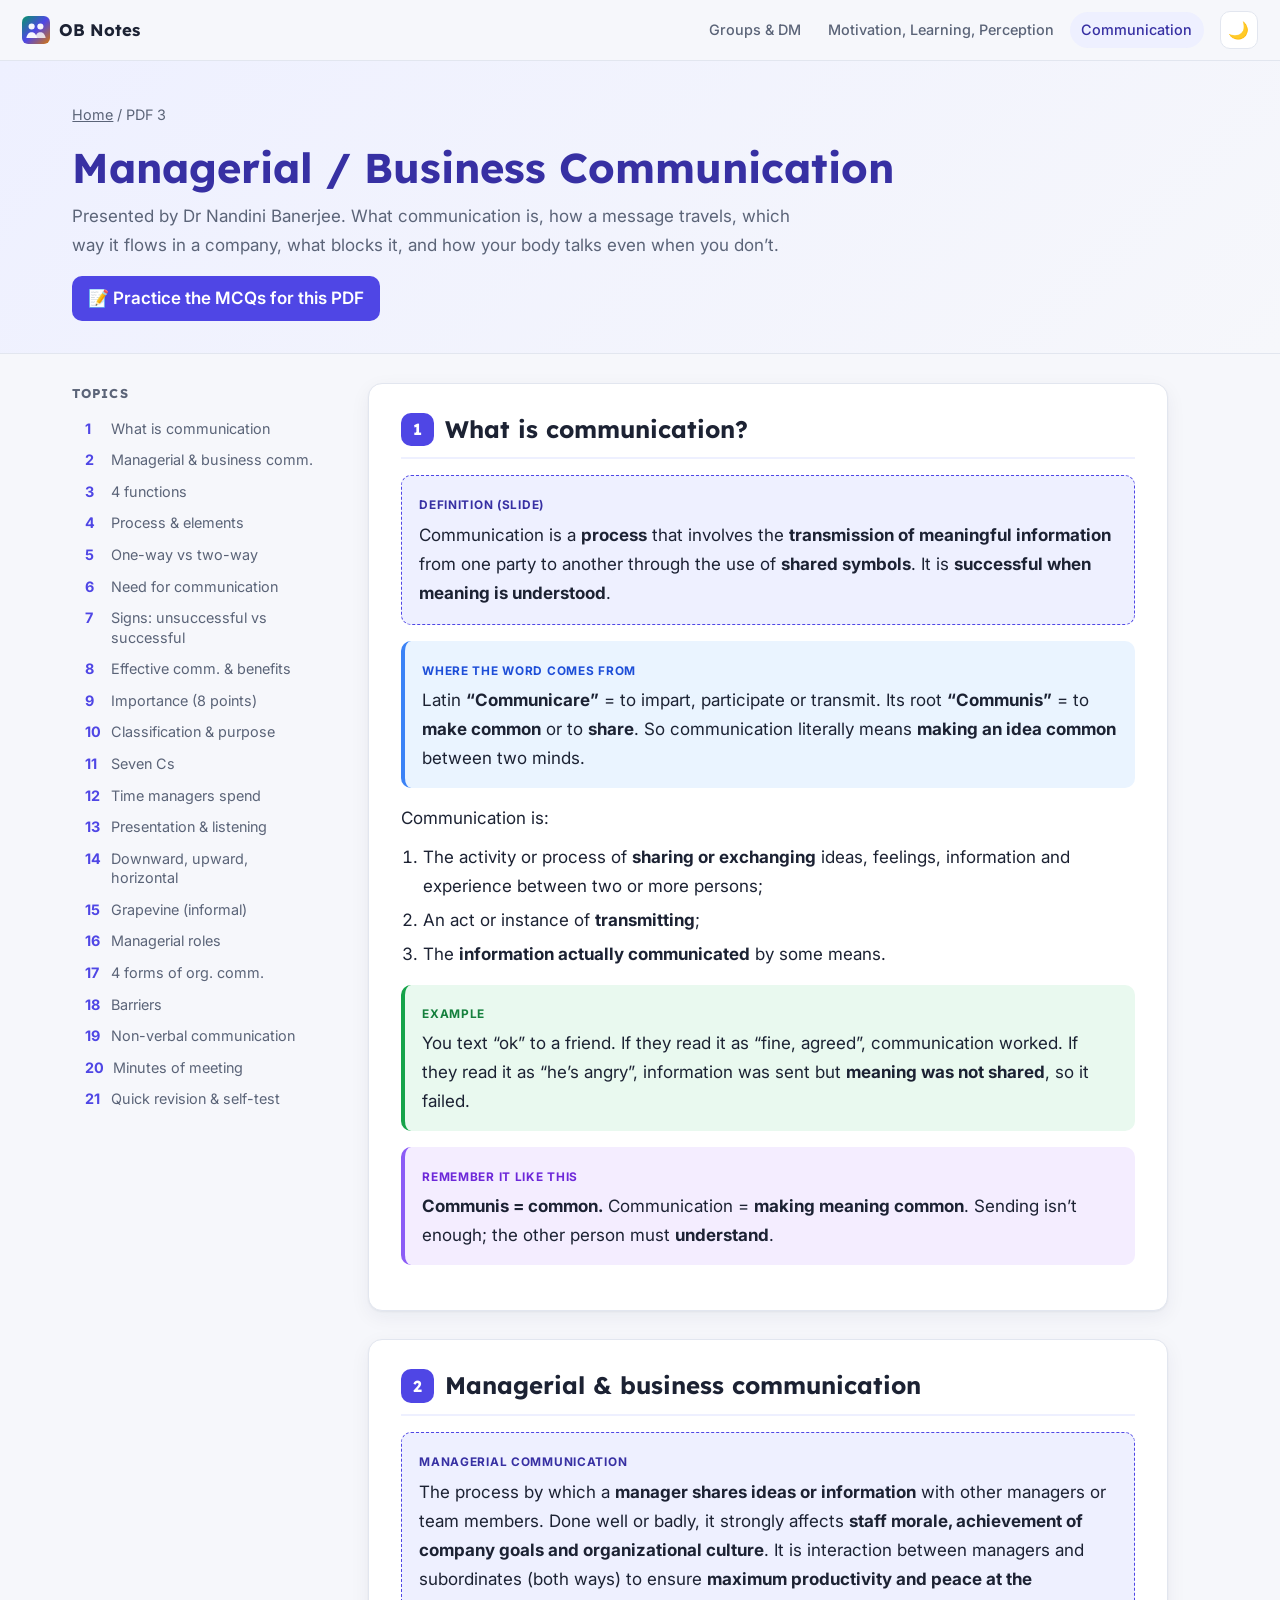
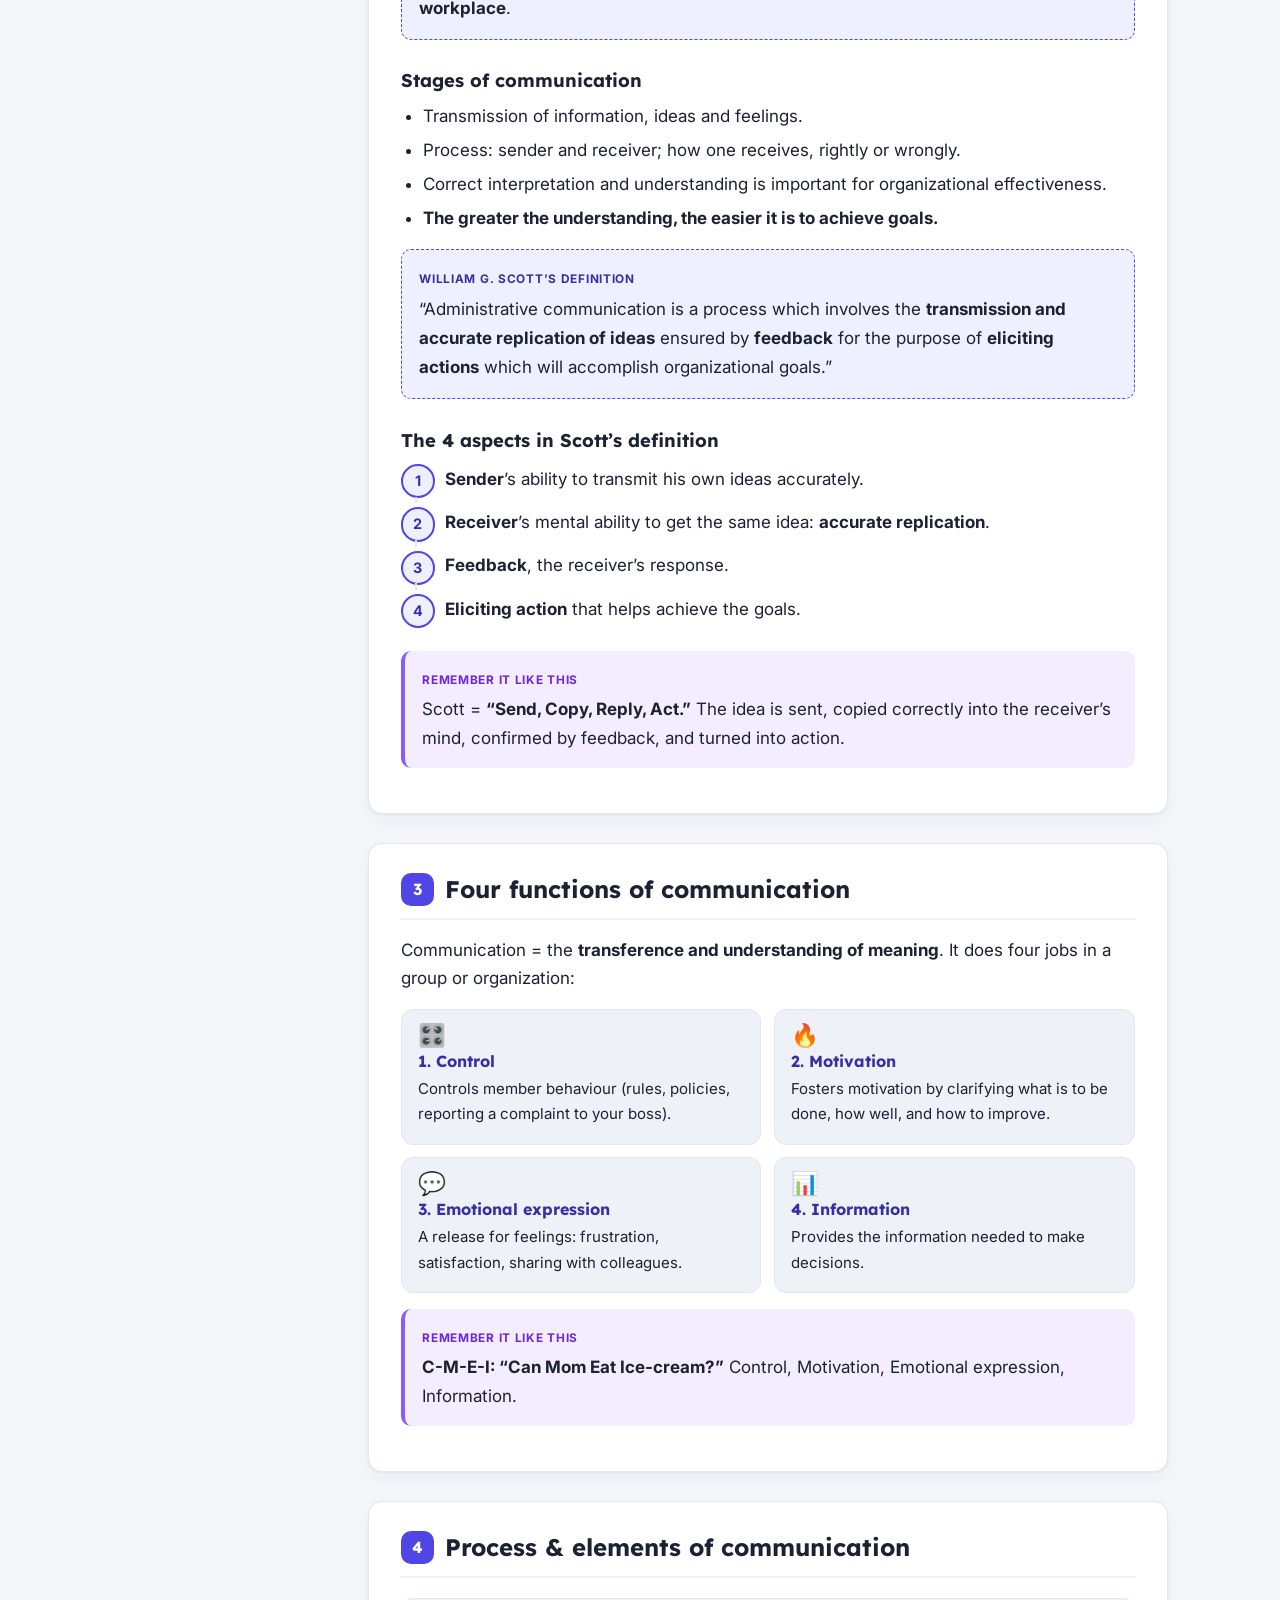
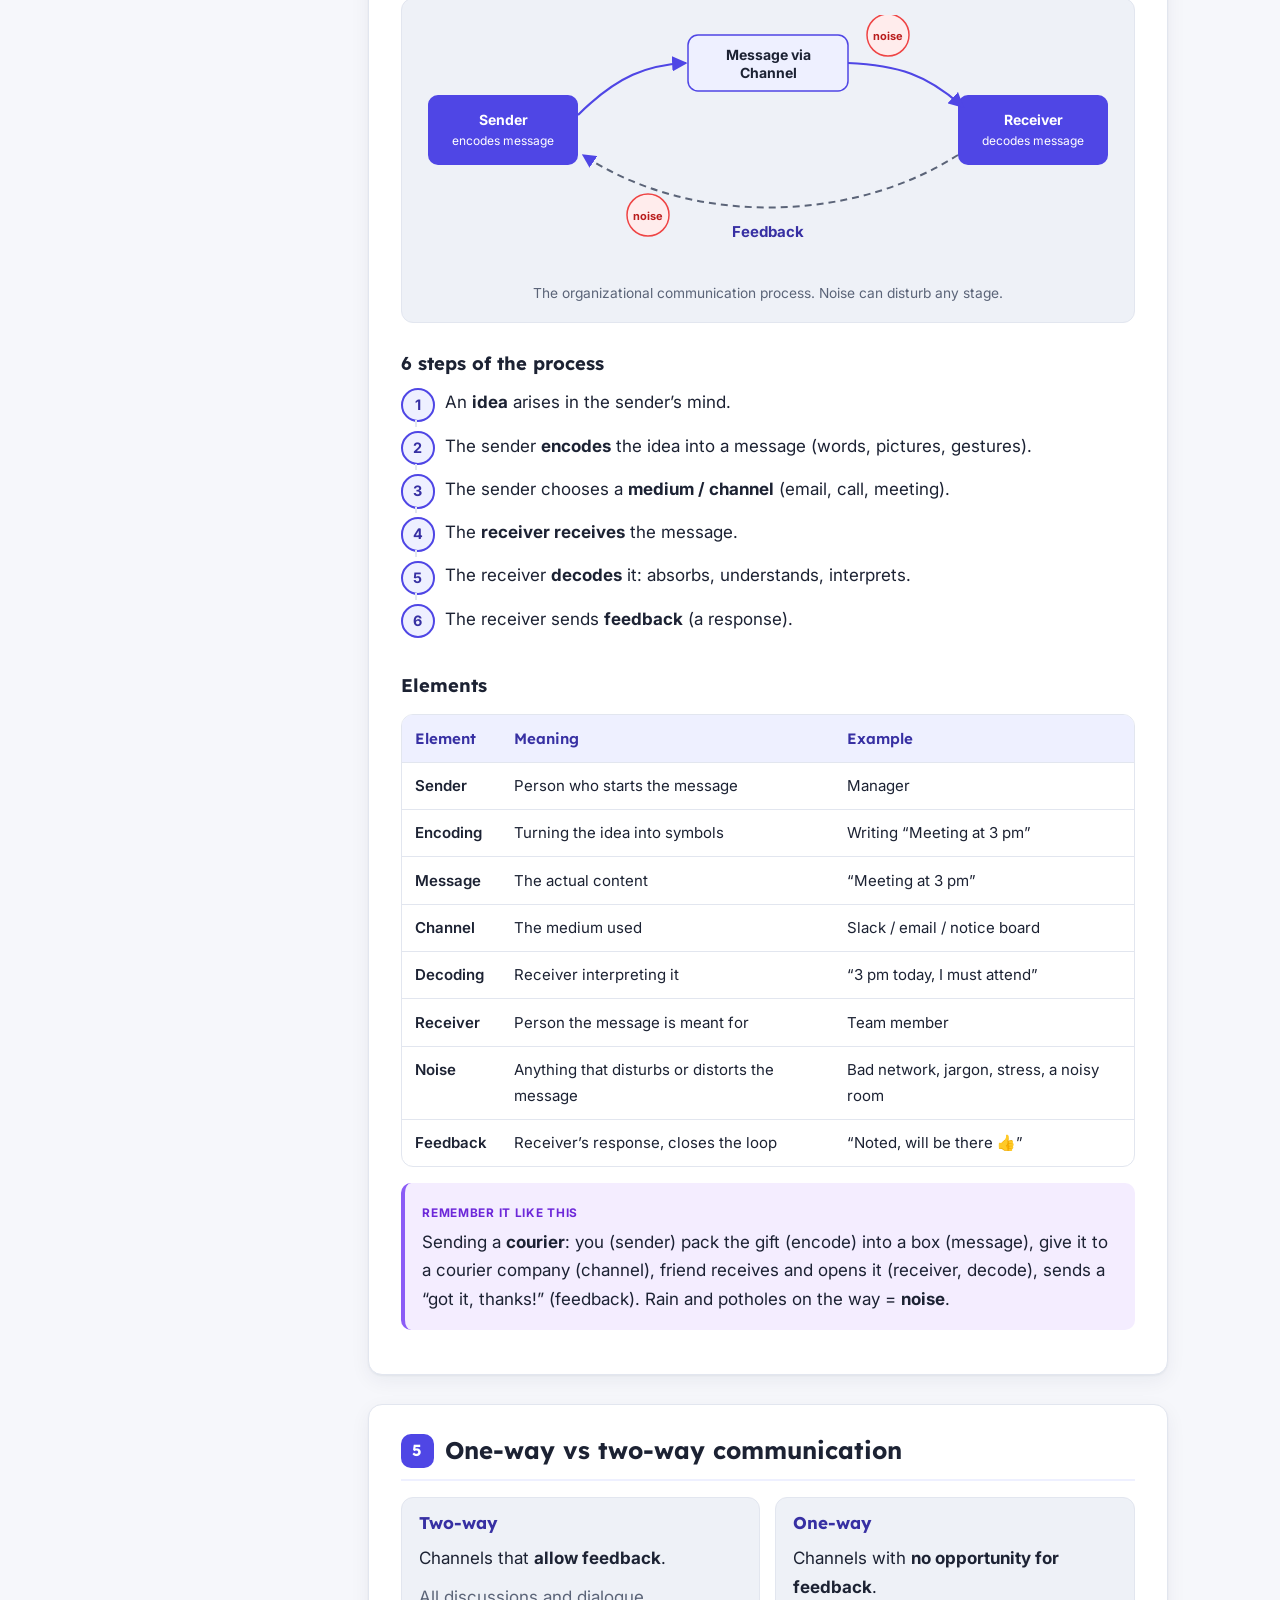
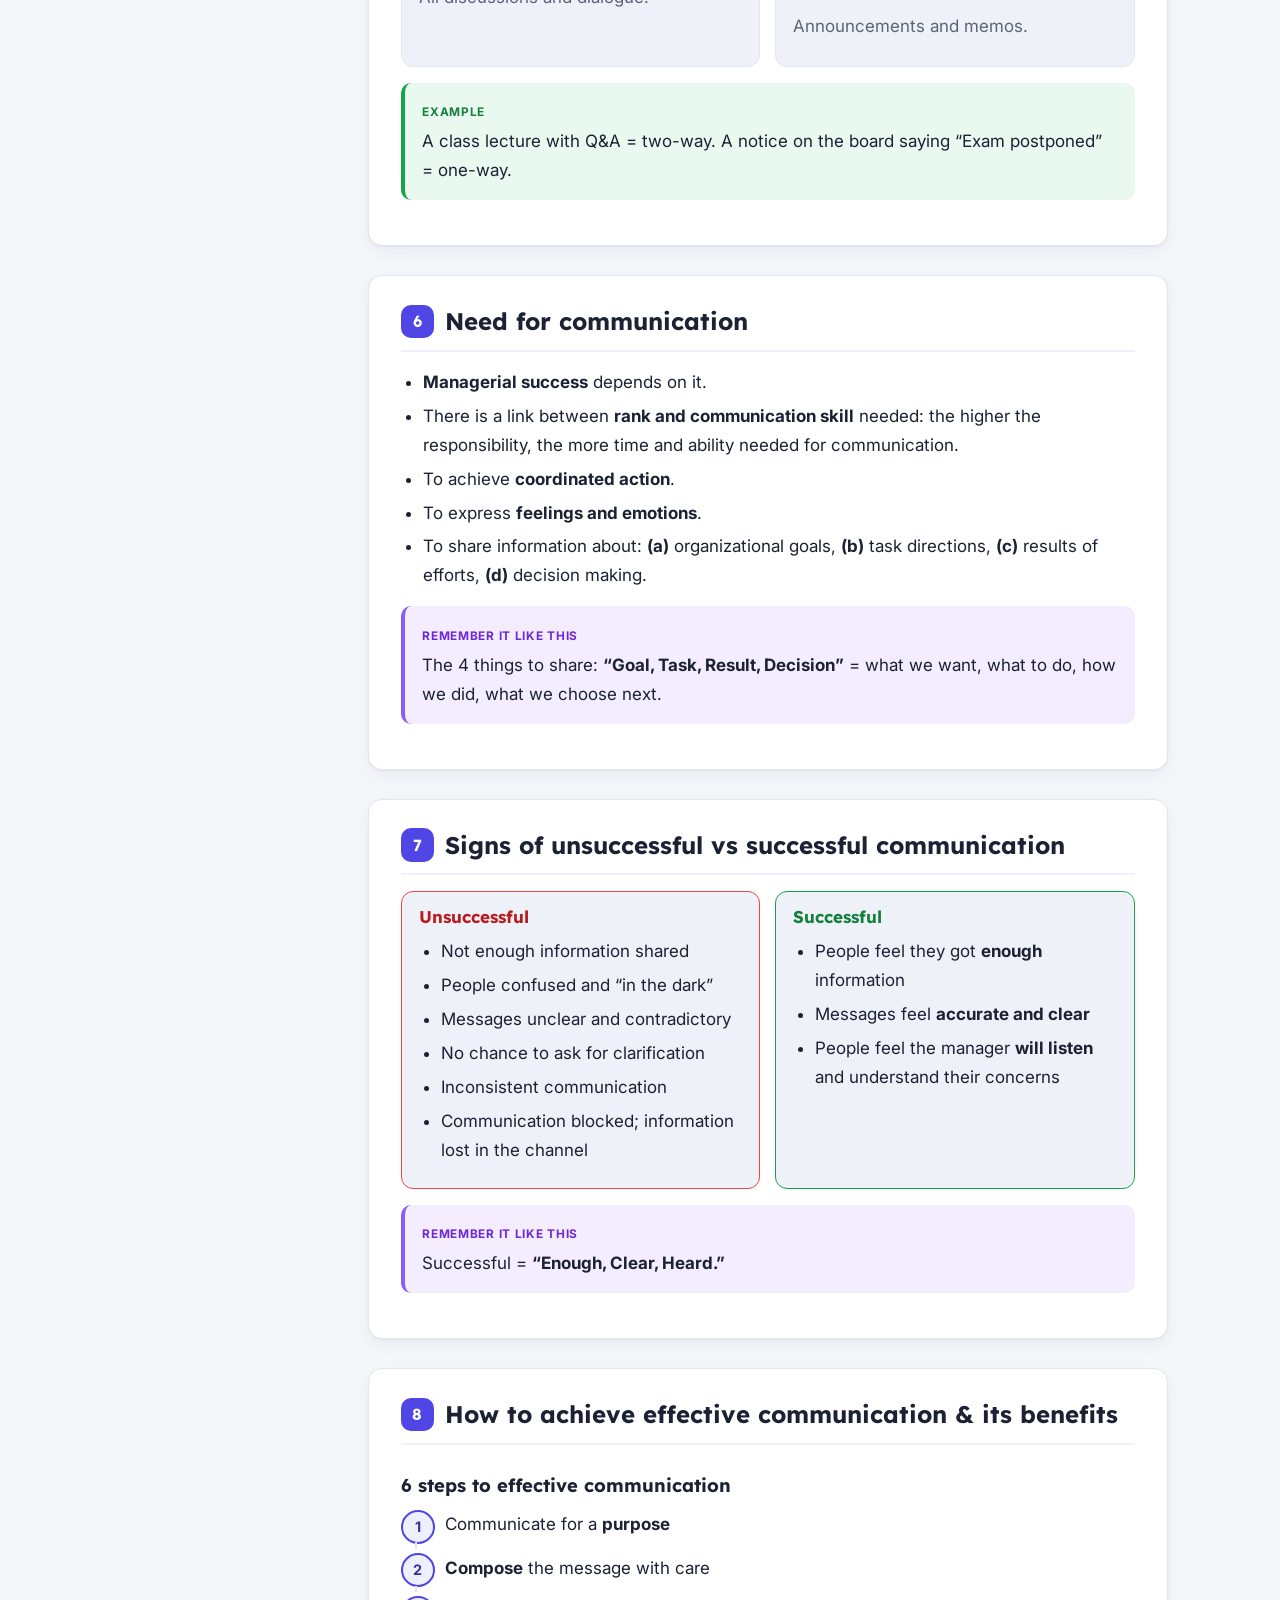
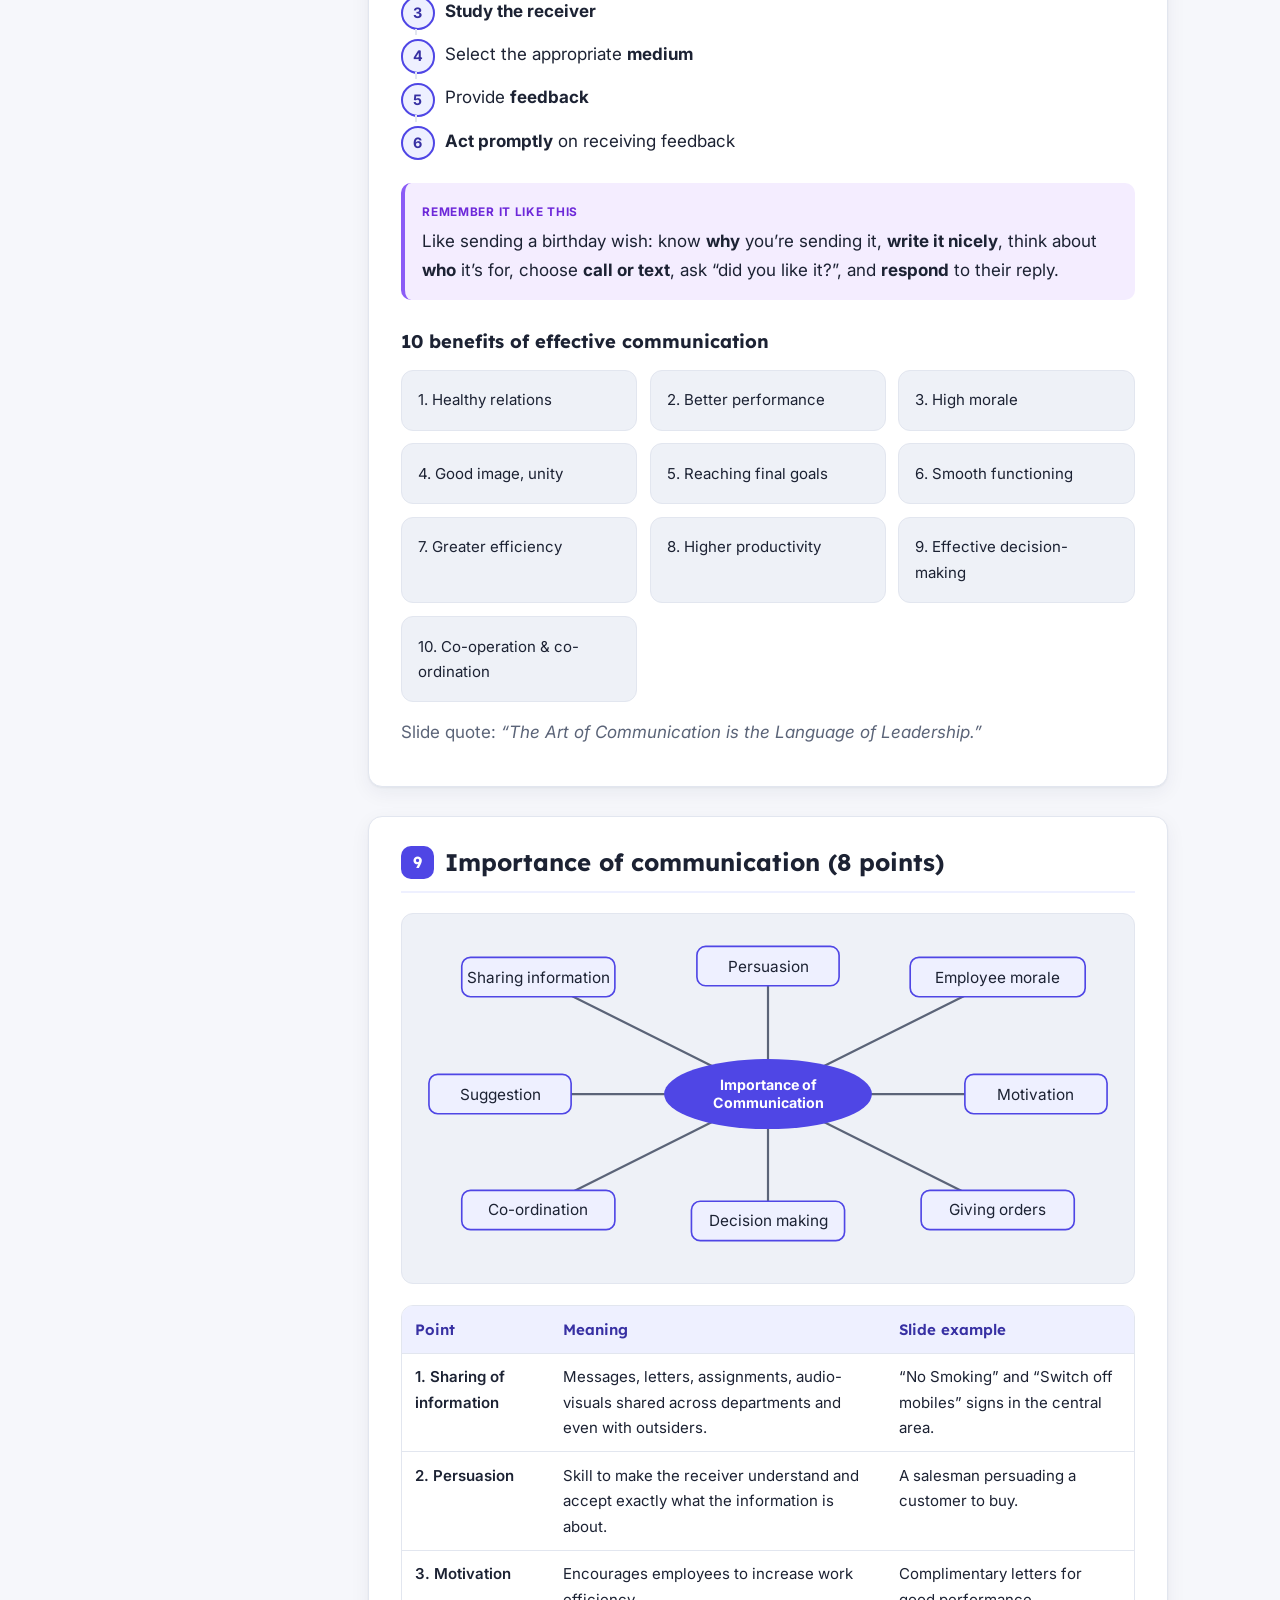
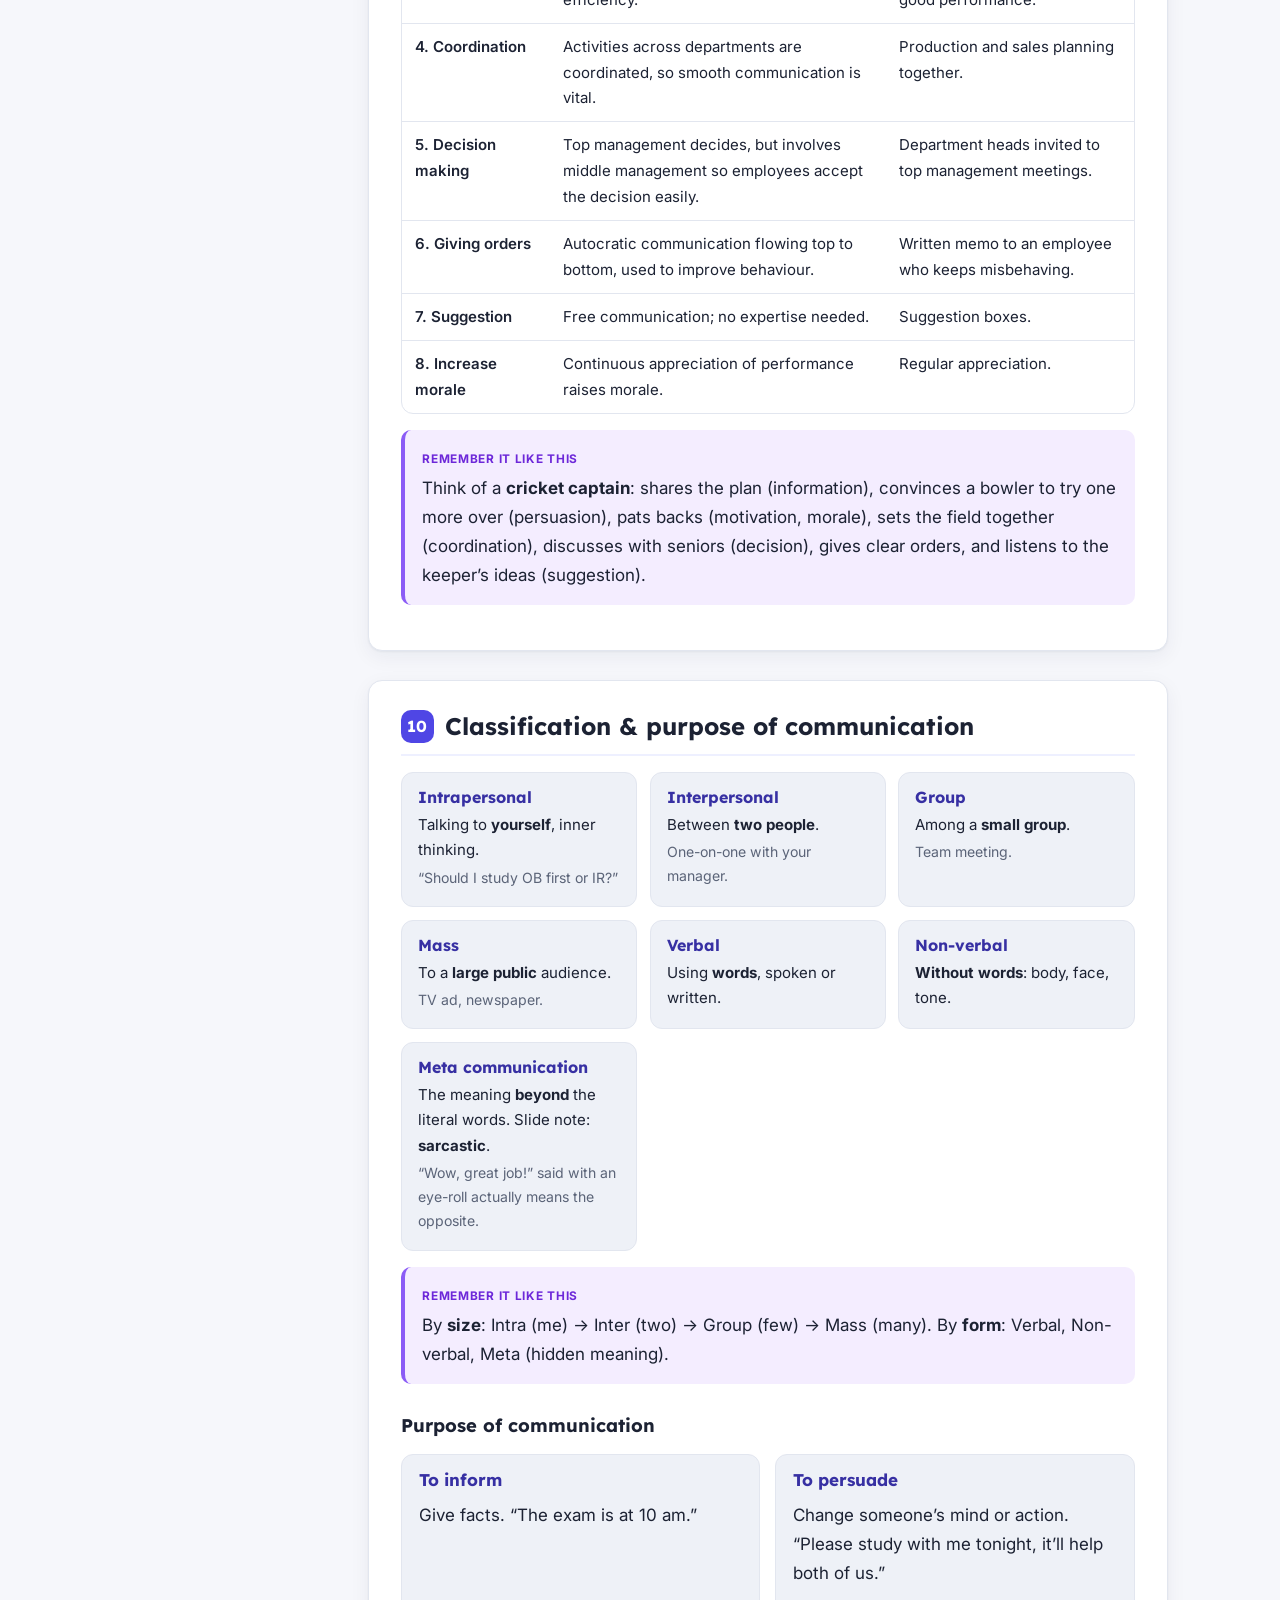
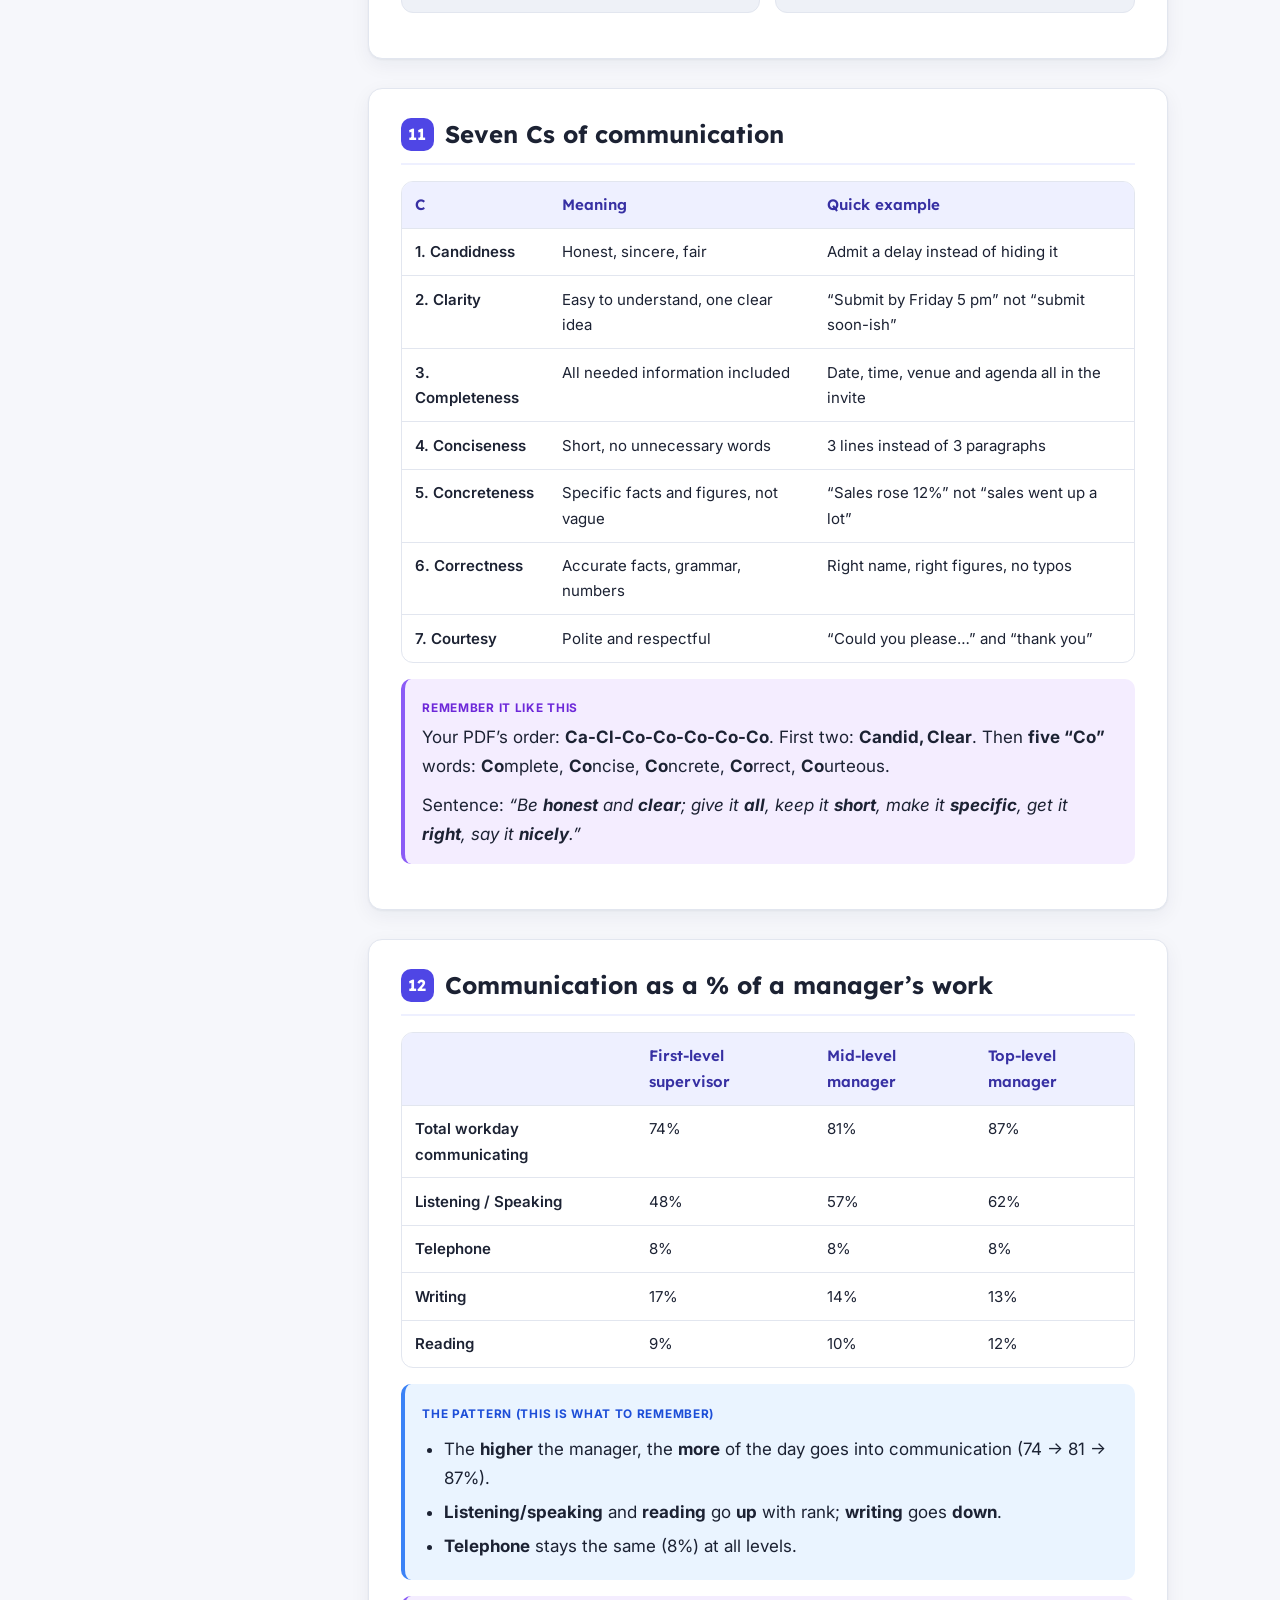
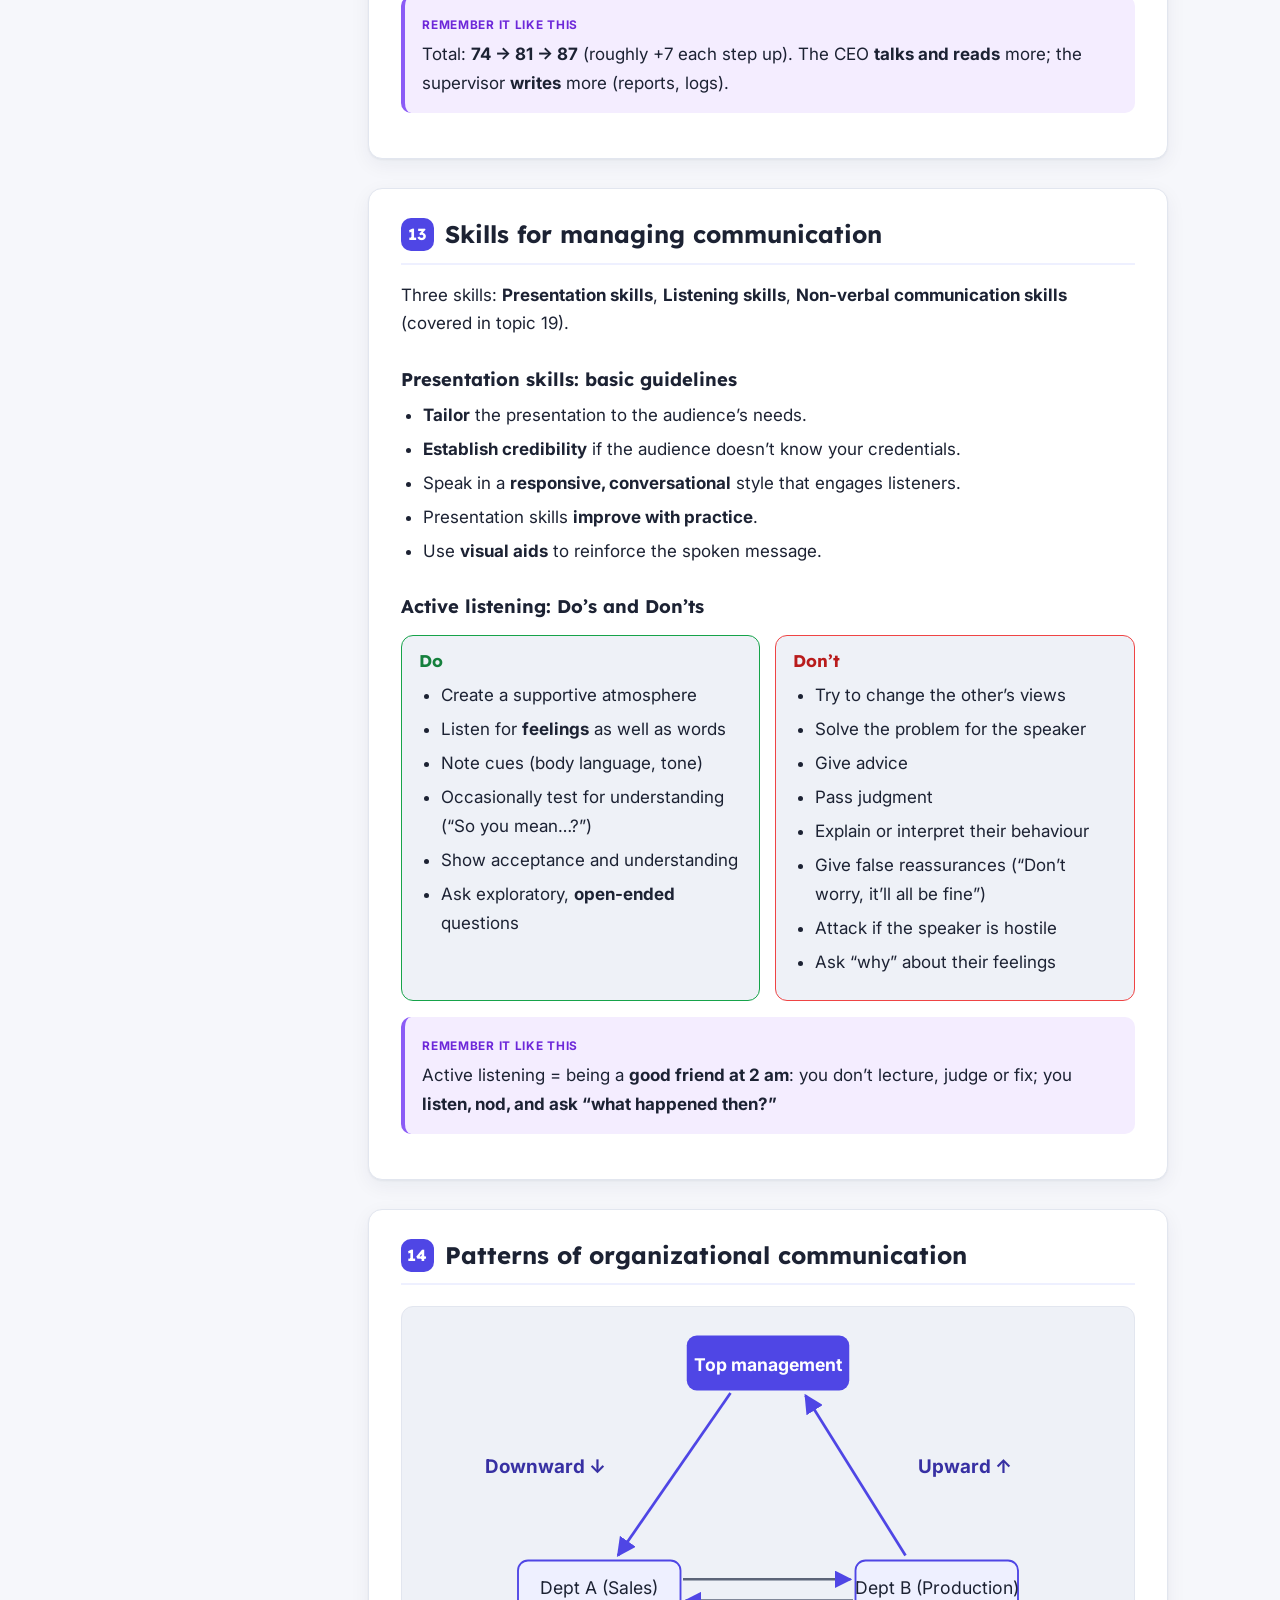
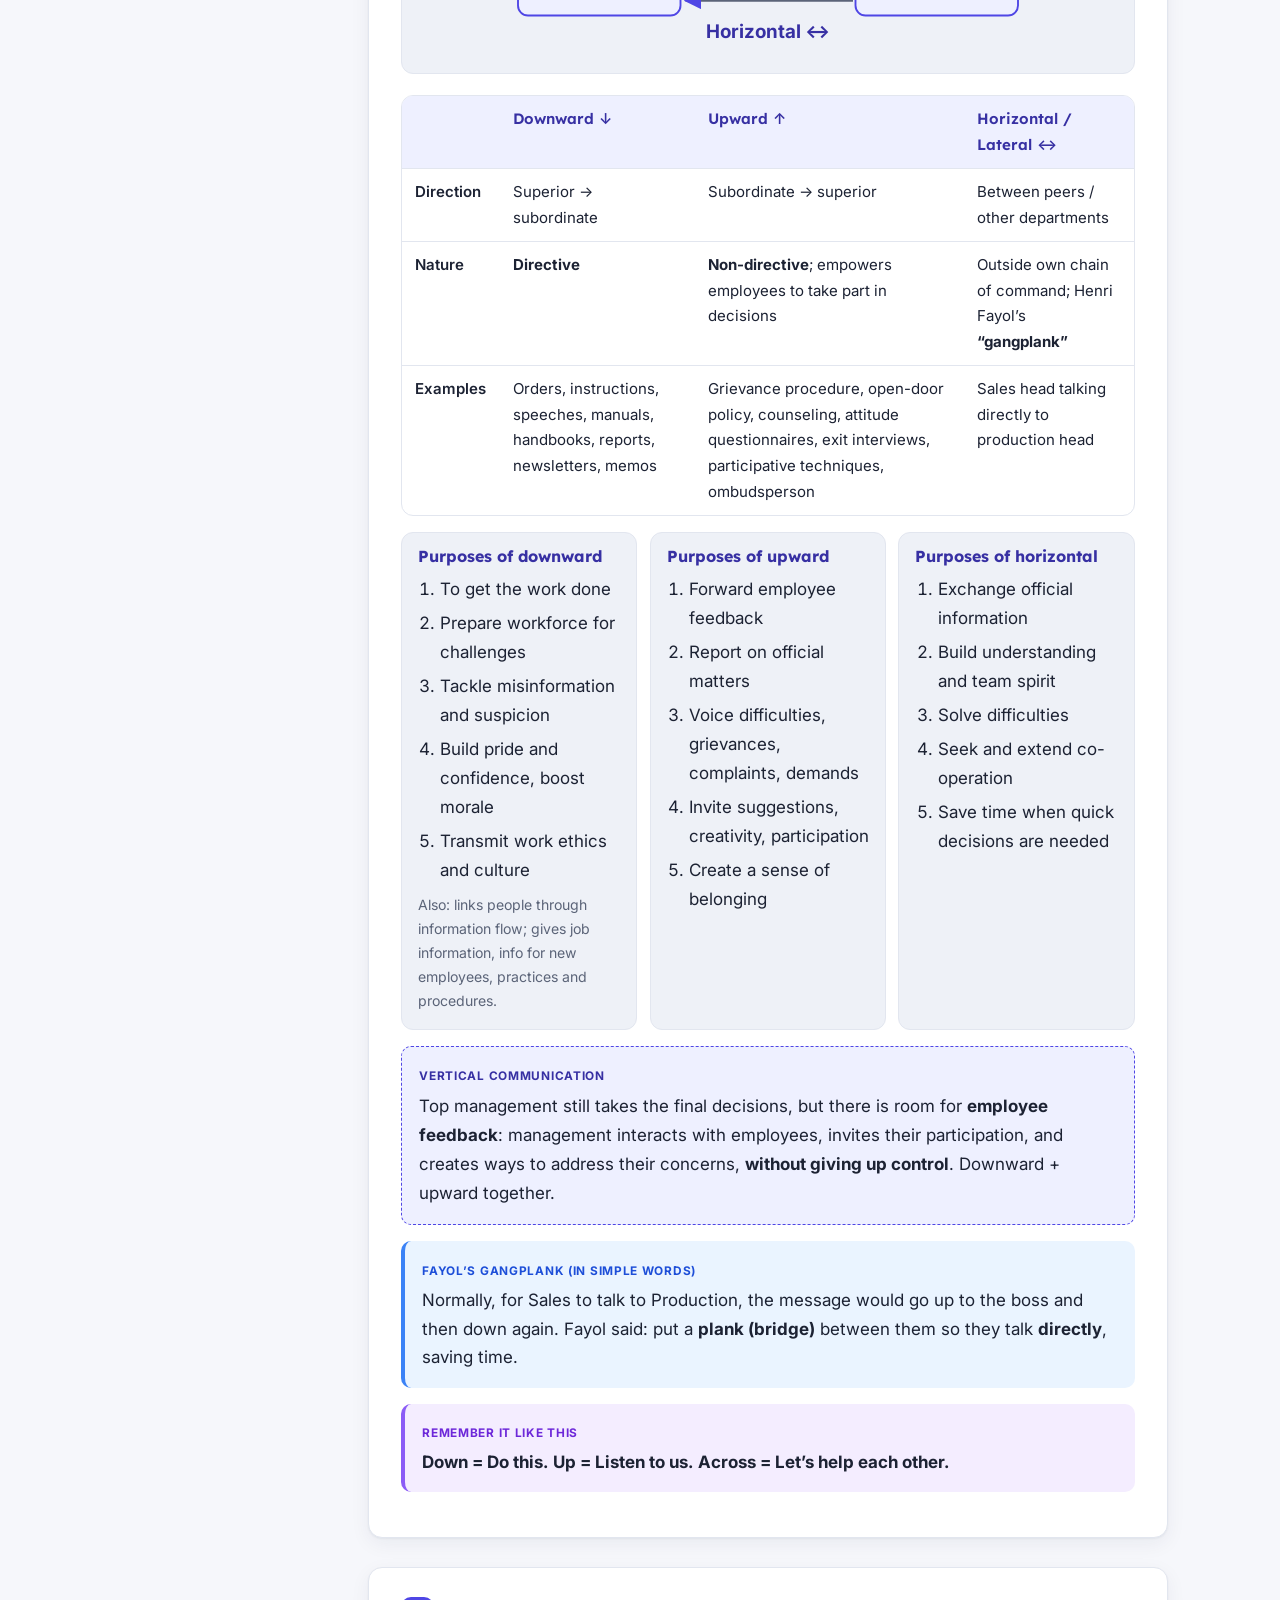
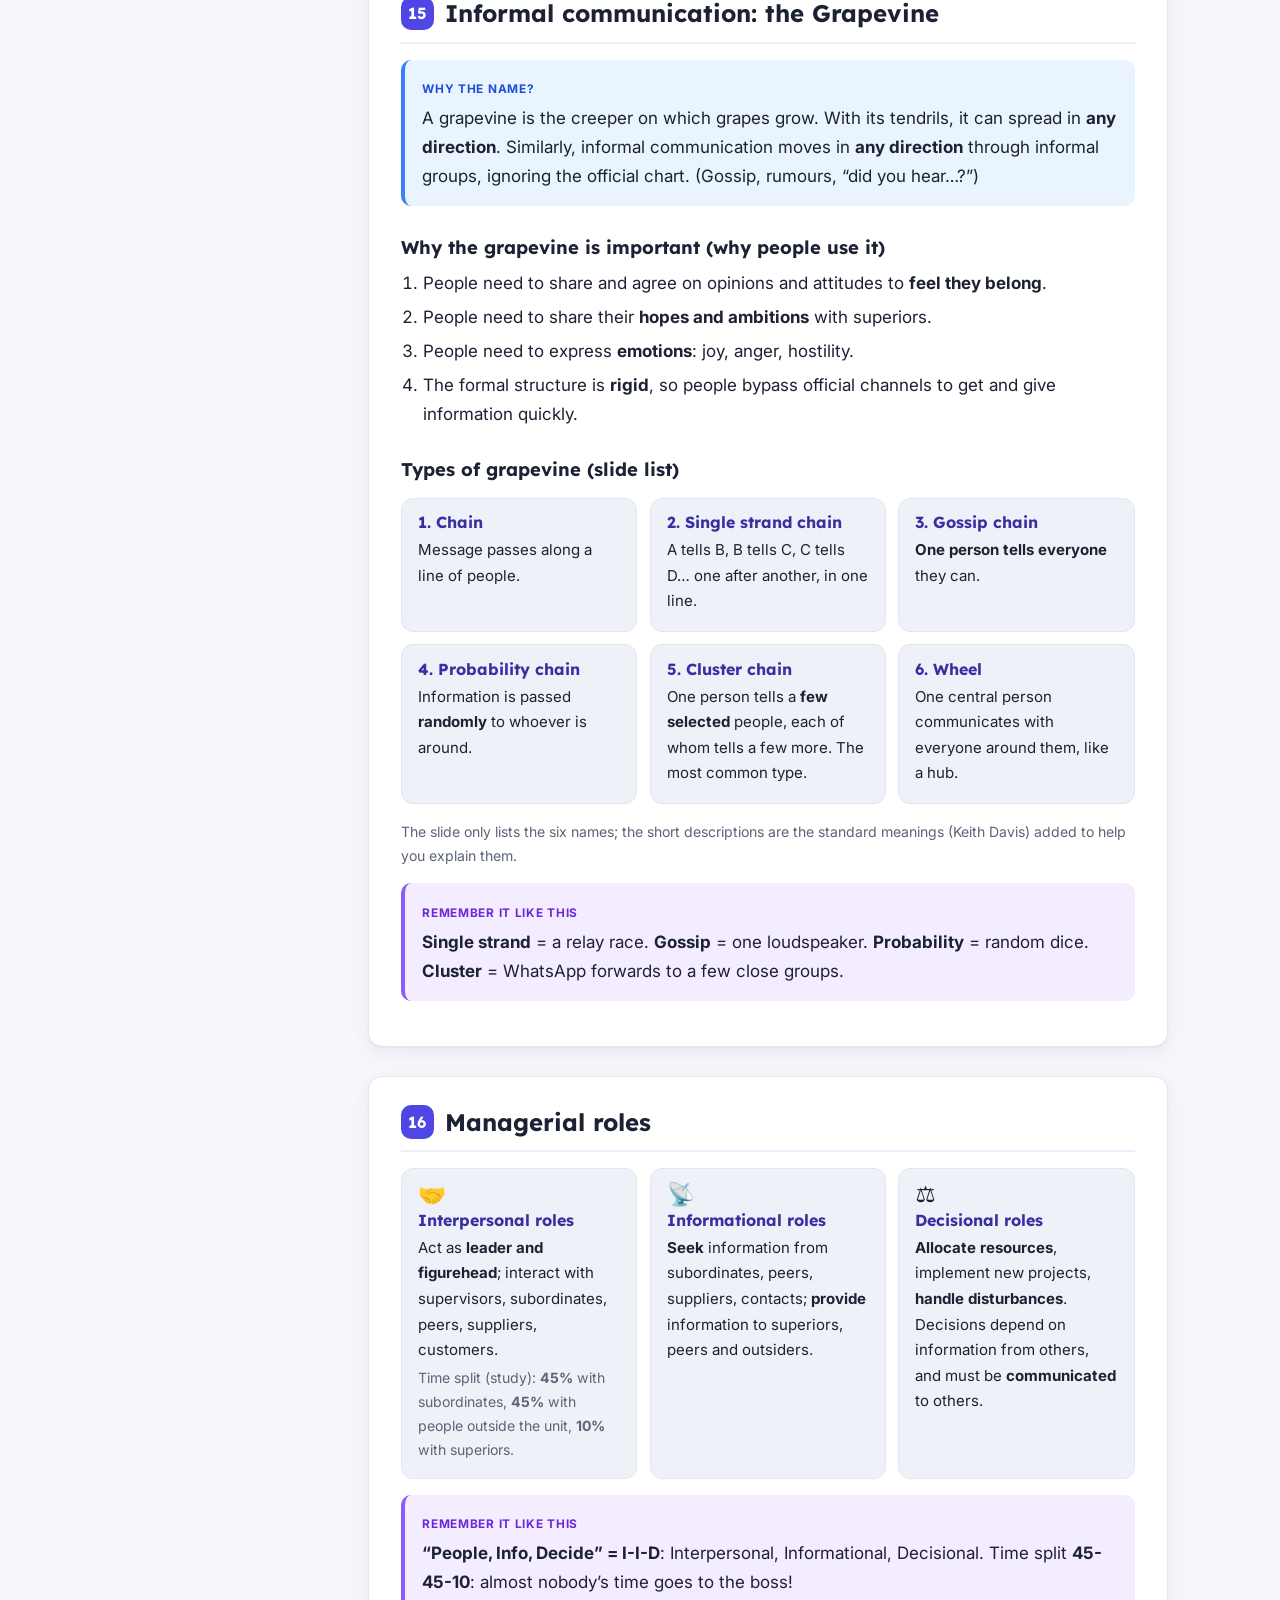
==== commit 31f204fd: "Add MCQ practice pages for all 3 PDFs, owner practice mode, simpler classical conditioning - 313 MCQ" ====
--- a/communication.html
+++ b/communication.html
@@ -30,6 +30,7 @@
   <div class="crumb"><a href="index.html">Home</a> / PDF 3</div>
   <h1>Managerial / Business Communication</h1>
   <p>Presented by Dr Nandini Banerjee. What communication is, how a message travels, which way it flows in a company, what blocks it, and how your body talks even when you don’t.</p>
+  <a class="mcq-cta" href="mcq-communication.html">📝 Practice the MCQs for this PDF</a>
 </div></section>
 
 <div class="layout">
@@ -540,6 +541,7 @@
   <details class="q"><summary>Which posture shows confidence, stability and a leader type?</summary><div>The Rock of Gibraltar.</div></details>
   <details class="q"><summary>Name any 6 barriers to communication.</summary><div>Filtering, selective perception, defensiveness, language, information overload, distractions, noise, lack of planning, poor listening, poor retention, cultural barriers, lack of trust.</div></details>
 
+  <p><a class="mcq-cta" href="mcq-communication.html">📝 Now test yourself: MCQs for this PDF →</a></p>
   <div class="next-nav">
     <a href="motivation.html"><small>← Previous PDF</small>Motivation, Learning &amp; Perception</a>
     <a href="index.html" style="text-align:right"><small>Done →</small>Back to Home</a>
--- a/assets/style.css
+++ b/assets/style.css
@@ -272,3 +272,87 @@
 /* 4-item grids look better as 2 x 2 */
 .grid:has(> :nth-child(4):last-child) { grid-template-columns: repeat(2, 1fr); }
 @media (max-width: 560px) { .grid:has(> :nth-child(4):last-child) { grid-template-columns: 1fr; } }
+
+/* ===== MCQ pages ===== */
+.mcq-wrap { max-width: 860px; margin: 0 auto; padding: 1.5rem 1.4rem 5rem; }
+.mcq-bar { position: sticky; top: 61px; z-index: 40; background: color-mix(in srgb, var(--card) 94%, transparent); backdrop-filter: blur(10px); border: 1px solid var(--line); border-radius: 14px; box-shadow: var(--shadow); margin-bottom: 1.2rem; overflow: hidden; }
+.mcq-bar-in { display: flex; flex-wrap: wrap; align-items: center; justify-content: space-between; gap: .6rem 1rem; padding: .75rem 1rem; }
+.mcq-score { font-size: .95rem; color: var(--muted); }
+.mcq-score .big { font-family: var(--font-head); font-size: 1.5rem; font-weight: 700; color: var(--text); }
+.mcq-score .ok { color: var(--eg-ink); font-weight: 600; }
+.mcq-score .bad { color: var(--alert-ink); font-weight: 600; }
+.mcq-score .sep { opacity: .5; margin: 0 .2rem; }
+.mcq-actions { display: flex; flex-wrap: wrap; gap: .45rem; align-items: center; }
+.mcq-btn { font: inherit; font-size: .86rem; font-weight: 600; border: 1.5px solid var(--accent); background: var(--accent); color: #fff; padding: .38rem .8rem; border-radius: 9px; cursor: pointer; }
+[data-theme="dark"] .mcq-btn { color: #10131f; }
+.mcq-btn.ghost { background: transparent; color: var(--accent-ink); border-color: var(--line); }
+[data-theme="dark"] .mcq-btn.ghost { color: var(--accent); }
+.mcq-btn:disabled { opacity: .4; cursor: not-allowed; }
+.mcq-toggle { font-size: .86rem; font-weight: 600; display: flex; align-items: center; gap: .3rem; cursor: pointer; color: var(--muted); }
+.mcq-progress { height: 4px; background: var(--bg-soft); }
+.mcq-progress i { display: block; height: 100%; background: var(--accent); transition: width .25s; }
+
+.mcq-chips { display: flex; flex-wrap: wrap; gap: .4rem; margin: 0 0 1.2rem; }
+.mcq-chips a { font-size: .82rem; text-decoration: none; color: var(--muted); background: var(--card); border: 1px solid var(--line); padding: .25rem .65rem; border-radius: 999px; }
+.mcq-chips a:hover { border-color: var(--accent); color: var(--text); }
+.mcq-chips a span { color: var(--accent); font-weight: 700; margin-left: .15rem; }
+
+.mcq-topic { font-size: 1.15rem; color: var(--accent-ink); margin: 2rem 0 .8rem; padding-left: .7rem; border-left: 4px solid var(--accent); scroll-margin-top: 150px; }
+[data-theme="dark"] .mcq-topic { color: var(--accent); }
+
+.mcq-q { background: var(--card); border: 1px solid var(--line); border-radius: 14px; padding: 1.1rem 1.2rem; margin-bottom: 1rem; box-shadow: var(--shadow); }
+.mcq-q.is-right { border-color: var(--eg-bd); }
+.mcq-q.is-wrong { border-color: var(--alert-bd); }
+.mcq-qhead { display: flex; align-items: center; gap: .6rem; margin-bottom: .3rem; }
+.mcq-num { font-family: var(--font-head); font-weight: 700; font-size: .85rem; color: var(--accent-ink); background: var(--accent-soft); padding: .1rem .55rem; border-radius: 7px; }
+[data-theme="dark"] .mcq-num { color: var(--accent); }
+.mcq-tag { font-size: .8rem; font-weight: 700; padding: .1rem .55rem; border-radius: 7px; }
+.mcq-tag.ok { background: var(--eg-bg); color: var(--eg-ink); }
+.mcq-tag.bad { background: var(--alert-bg); color: var(--alert-ink); }
+.mcq-text { font-weight: 600; margin: .3rem 0 .8rem; }
+.mcq-opts { display: grid; gap: .5rem; }
+.mcq-opt { font: inherit; font-size: .97rem; text-align: left; display: flex; align-items: center; gap: .7rem; width: 100%; padding: .6rem .8rem; border-radius: 10px; border: 1.5px solid var(--line); background: var(--bg-soft); color: var(--text); line-height: 1.45; }
+button.mcq-opt { cursor: pointer; transition: border-color .12s, transform .08s; }
+button.mcq-opt:hover { border-color: var(--accent); }
+button.mcq-opt:active { transform: scale(.995); }
+.mcq-letter { flex-shrink: 0; width: 1.7rem; height: 1.7rem; border-radius: 50%; display: grid; place-items: center; font-weight: 700; font-size: .82rem; background: var(--card); border: 1.5px solid var(--line); }
+.mcq-otext { flex: 1; }
+.mcq-mark { font-weight: 800; font-size: 1.05rem; min-width: 1rem; }
+.mcq-opt.right { background: var(--eg-bg); border-color: var(--eg-bd); }
+.mcq-opt.right .mcq-letter { background: var(--eg-bd); border-color: var(--eg-bd); color: #fff; }
+.mcq-opt.right .mcq-mark { color: var(--eg-ink); }
+.mcq-opt.wrong { background: var(--alert-bg); border-color: var(--alert-bd); }
+.mcq-opt.wrong .mcq-letter { background: var(--alert-bd); border-color: var(--alert-bd); color: #fff; }
+.mcq-opt.wrong .mcq-mark { color: var(--alert-ink); }
+.mcq-opt.dim { opacity: .65; }
+.mcq-exp { margin-top: .75rem; font-size: .92rem; background: var(--simple-bg); border-left: 3px solid var(--simple-bd); padding: .55rem .8rem; border-radius: 8px; }
+
+.mcq-result { text-align: center; background: var(--card); border: 2px solid var(--accent); border-radius: 16px; padding: 1.4rem; margin-bottom: 1.4rem; box-shadow: var(--shadow); }
+.mcq-result-big { font-family: var(--font-head); font-size: 2.2rem; font-weight: 700; color: var(--accent-ink); }
+[data-theme="dark"] .mcq-result-big { color: var(--accent); }
+.mcq-result .mcq-actions { justify-content: center; }
+
+.mcq-modal { position: fixed; inset: 0; z-index: 100; background: rgba(10, 14, 30, .55); display: grid; place-items: center; padding: 1rem; }
+.mcq-modal[hidden] { display: none; }
+.mcq-modal form { background: var(--card); color: var(--text); border: 1px solid var(--line); border-radius: 16px; padding: 1.4rem; width: min(380px, 100%); box-shadow: var(--shadow); }
+.mcq-modal h3 { margin: 0 0 .3rem; }
+.mcq-modal p { margin: 0 0 .8rem; font-size: .9rem; color: var(--muted); }
+.mcq-modal input { font: inherit; width: 100%; padding: .6rem .8rem; border-radius: 10px; border: 1.5px solid var(--line); background: var(--bg-soft); color: var(--text); }
+.mcq-modal input:focus { outline: none; border-color: var(--accent); }
+.mcq-modal .row { display: flex; gap: .5rem; justify-content: flex-end; margin-top: .9rem; }
+.mcq-modal-err { color: var(--alert-ink); font-size: .85rem; min-height: 1.2em; margin-top: .4rem; }
+
+/* MCQ links on home and notes pages */
+.pdf-card .links { margin-top: auto; display: flex; gap: 1rem; flex-wrap: wrap; }
+.pdf-card .links a { font-weight: 600; color: var(--c); text-decoration: none; }
+[data-theme="dark"] .pdf-card .links a { color: var(--c2); }
+.pdf-card .links a:hover { text-decoration: underline; }
+.mcq-cta { display: inline-flex; align-items: center; gap: .4rem; margin-top: 1rem; font-weight: 600; text-decoration: none; background: var(--accent); color: #fff; padding: .5rem 1rem; border-radius: 10px; }
+[data-theme="dark"] .mcq-cta { color: #10131f; }
+@media (max-width: 920px) { .mcq-bar { top: 57px; } }
+@media (max-width: 560px) {
+  .mcq-bar-in { padding: .6rem .75rem; gap: .4rem; }
+  .mcq-actions { flex-wrap: nowrap; overflow-x: auto; width: 100%; padding-bottom: 2px; }
+  .mcq-btn, .mcq-toggle { white-space: nowrap; flex-shrink: 0; }
+  .mcq-score .big { font-size: 1.25rem; }
+}
